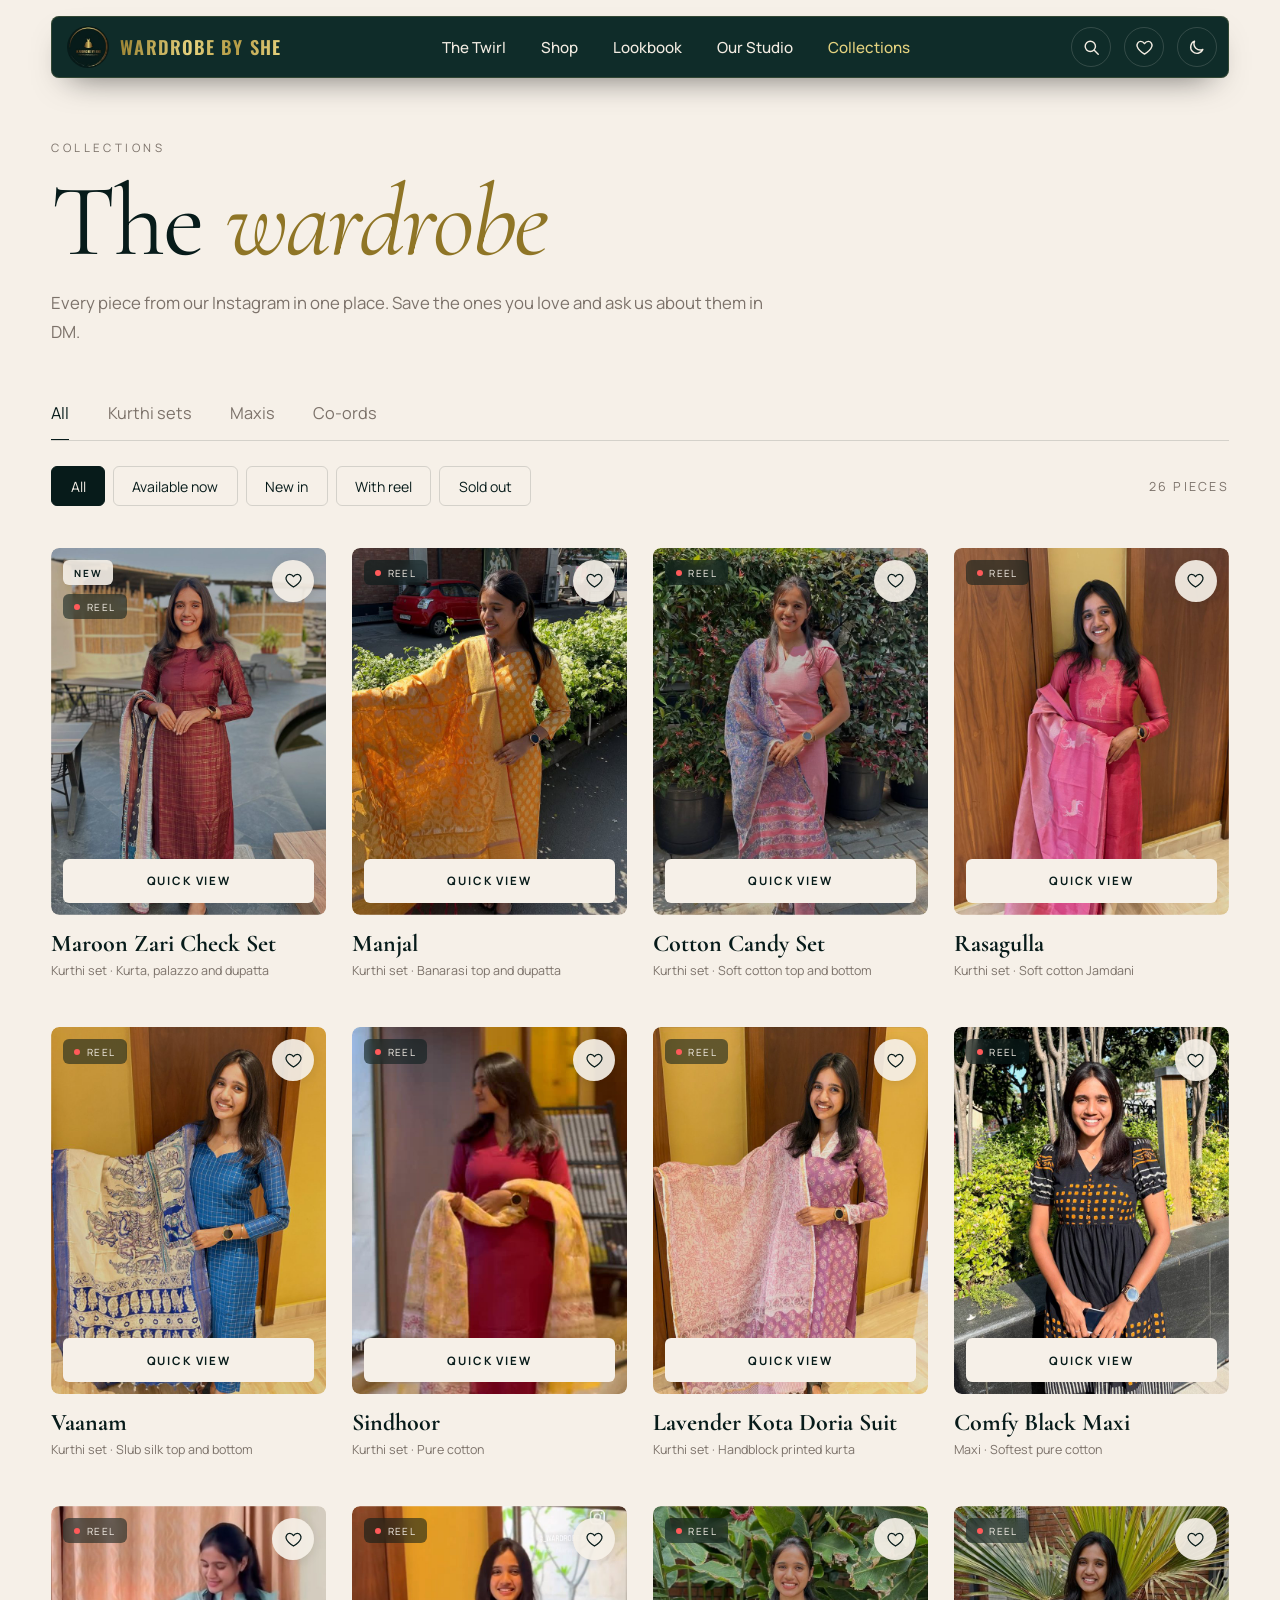
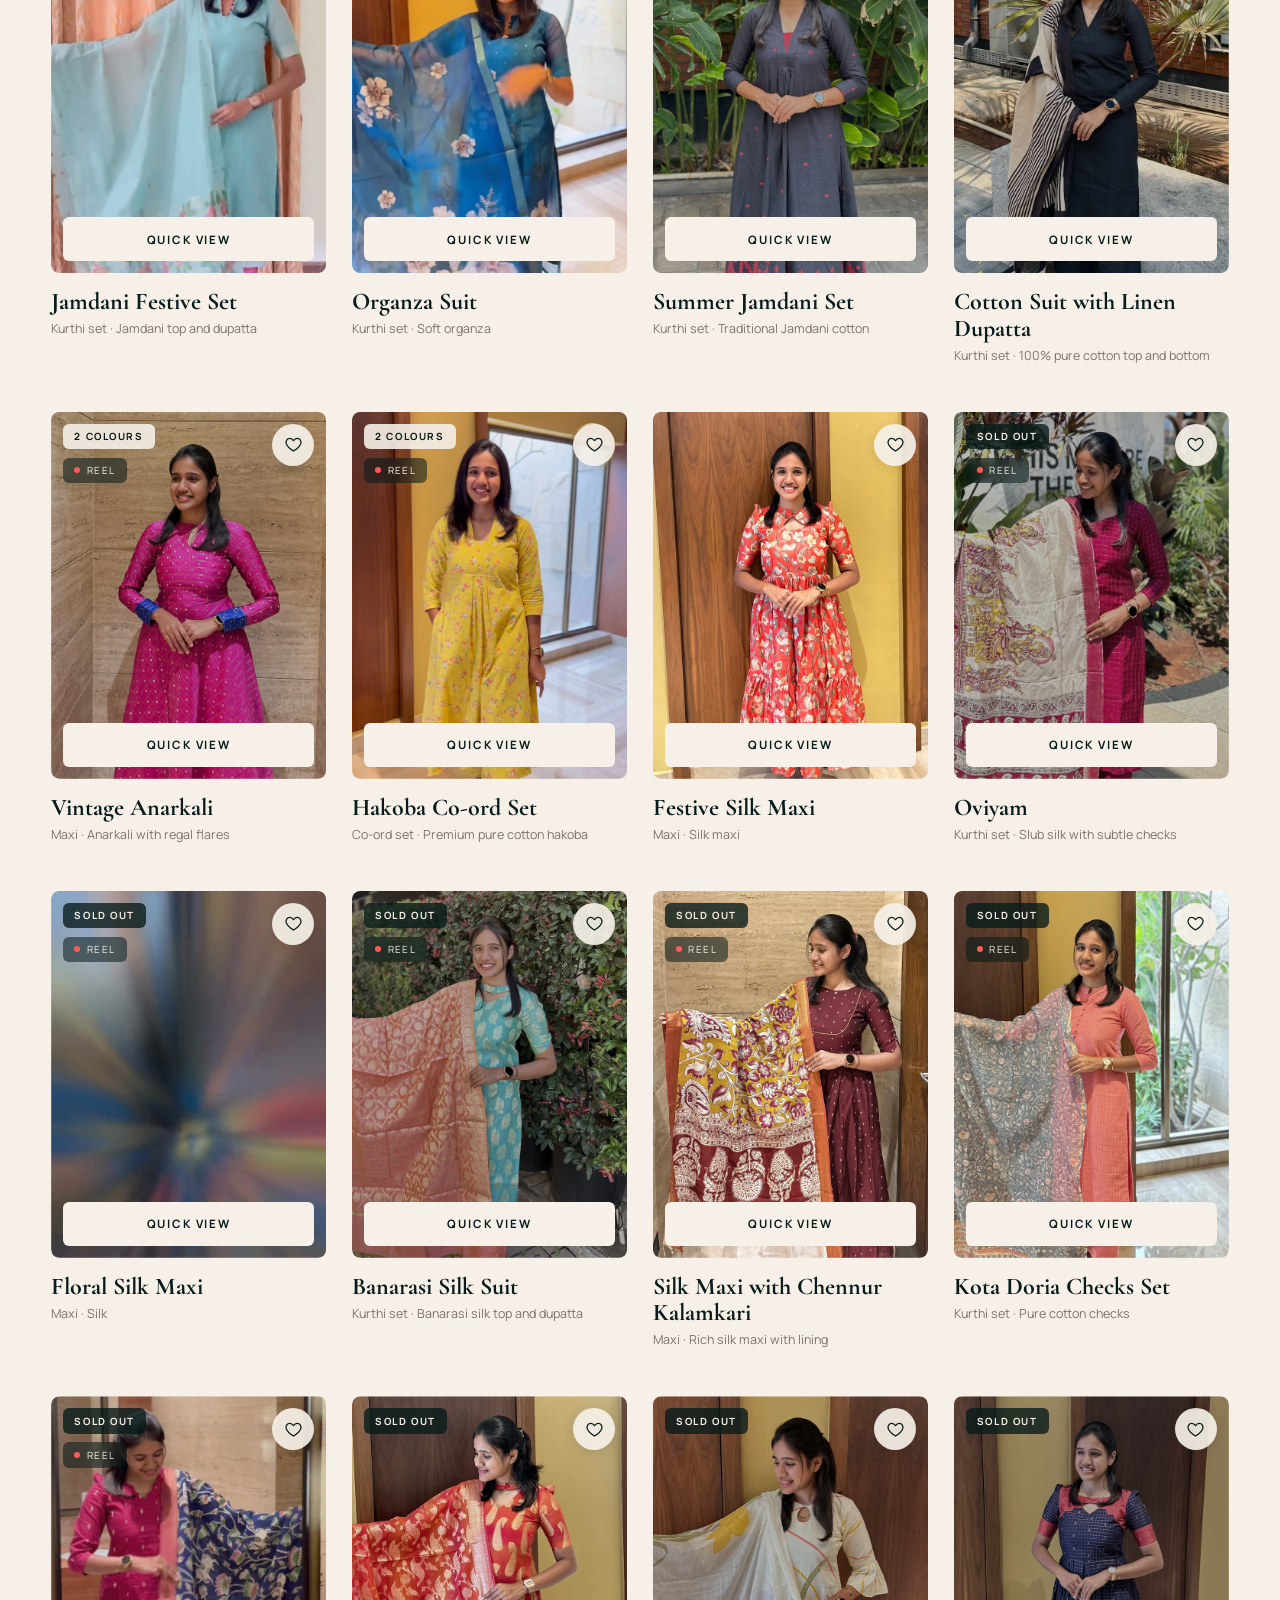
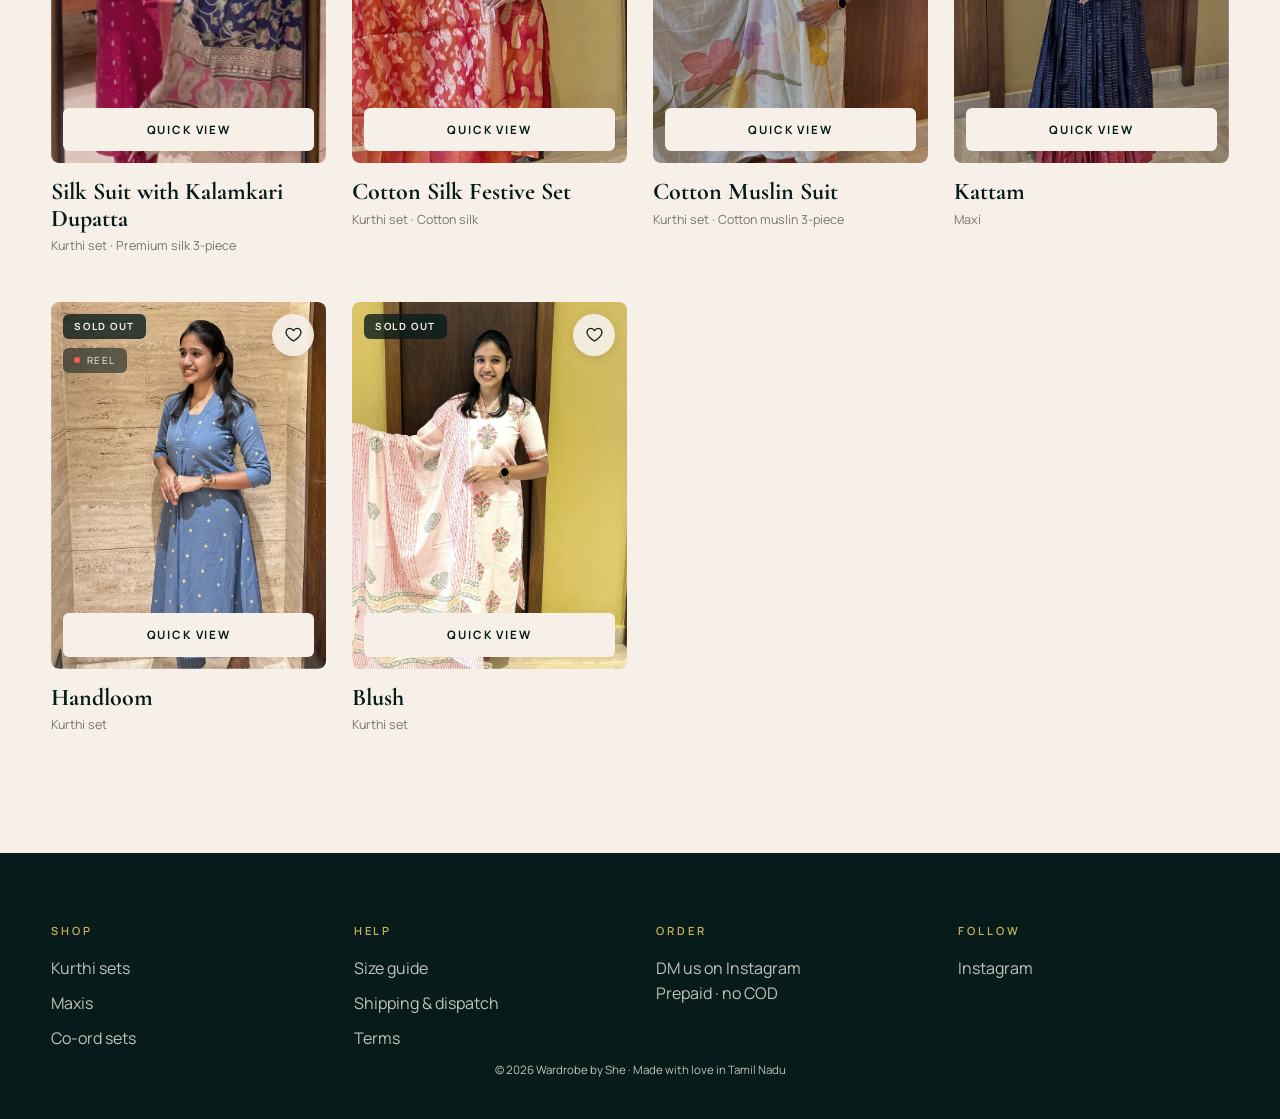
==== collections.html @ 4b2c3520 "Align the nine looks on the eye line with camera-facing photos only Each look now uses the photo whe" ====
<!doctype html>
<html lang="en">
<head>
  <meta charset="utf-8" />
  <meta name="viewport" content="width=device-width, initial-scale=1" />
  <title>Collections — Wardrobe by She</title>
  <meta name="description" content="Browse every kurthi set, maxi and co-ord from Wardrobe by She. Search, save your favourites and enquire on Instagram." />
  <meta name="theme-color" content="#071b1a" />
  <link rel="icon" type="image/png" href="assets/favicon.png" />
  <link rel="apple-touch-icon" href="assets/logo.jpg" />
  <meta property="og:type" content="website" />
  <meta property="og:title" content="Collections — Wardrobe by She" />
  <meta property="og:description" content="Kurthi sets, maxis &amp; co-ords for the desi girl. Made with love in Tamil Nadu." />
  <meta property="og:image" content="https://wardrobebyshe.route34solutions.com/assets/logo.jpg" />
  <link rel="canonical" href="https://wardrobebyshe.route34solutions.com/collections" />
  <script>try { if (localStorage.getItem("wbs-theme") === "dark") document.documentElement.dataset.theme = "dark"; } catch (e) {}</script>
  <link rel="preconnect" href="https://fonts.googleapis.com" />
  <link rel="preconnect" href="https://fonts.gstatic.com" crossorigin />
  <link href="https://fonts.googleapis.com/css2?family=Cormorant+Garamond:ital,wght@0,400;0,500;0,600;1,400;1,500&family=Manrope:wght@300;400;500;600;700&family=Oswald:wght@500;600&display=swap" rel="stylesheet" />
  <link rel="stylesheet" href="styles.css?v=28" />
</head>
<body class="page-col">

  <header class="nav" id="nav">
    <a href="index.html" class="nav__logo" aria-label="Wardrobe by She — home"><img src="assets/logo.jpg" alt="" /><span class="wordmark">Wardrobe by She</span></a>
    <nav class="nav__links">
      <a href="index.html#twirl">The Twirl</a>
      <a href="index.html#shop">Shop</a>
      <a href="index.html#lookbook">Lookbook</a>
      <a href="index.html#studio">Our Studio</a>
      <a href="collections.html" aria-current="page">Collections</a>
    </nav>
    <div class="nav__actions">
      <button class="theme-toggle nav__ico" id="searchOpen" type="button" aria-label="Search the collection"><svg viewBox="0 0 24 24" aria-hidden="true"><circle cx="10.5" cy="10.5" r="6.5" /><path d="m15.5 15.5 5 5" /></svg></button>
      <button class="theme-toggle nav__ico" id="favOpen" type="button" aria-label="Favourites"><svg viewBox="0 0 24 24" aria-hidden="true"><path d="M12 20.3s-7.6-4.6-9.2-9.4C1.7 7.6 3.9 4.3 7.3 4.3c2 0 3.6 1.1 4.7 2.8 1.1-1.7 2.7-2.8 4.7-2.8 3.4 0 5.6 3.3 4.5 6.6-1.6 4.8-9.2 9.4-9.2 9.4z" /></svg><b data-fav-count hidden>0</b></button>
      <button class="theme-toggle" id="themeToggle" type="button" aria-label="Switch to dark mode">
        <svg class="i-moon" viewBox="0 0 24 24"><path d="M20 14.5A8 8 0 0 1 9.5 4a8 8 0 1 0 10.5 10.5Z" /></svg>
        <svg class="i-sun" viewBox="0 0 24 24"><circle cx="12" cy="12" r="4" /><path d="M12 2v2M12 20v2M4.9 4.9l1.4 1.4M17.7 17.7l1.4 1.4M2 12h2M20 12h2M4.9 19.1l1.4-1.4M17.7 6.3l1.4-1.4" /></svg>
      </button>
    </div>
  </header>

  <main class="col">
    <div class="col__head">
      <p class="eyebrow">Collections</p>
      <h1 class="title" id="colTitle">The <em>wardrobe</em></h1>
      <p class="col__line" id="colLine">Every set we make, in one place. Save the ones you love and ask us about them on Instagram.</p>
    </div>

    <div class="col__tabs" id="colTabs" role="tablist">
      <button role="tab" data-cat="all" aria-selected="true">All</button>
      <button role="tab" data-cat="kurthi" aria-selected="false">Kurthi sets</button>
      <button role="tab" data-cat="maxi" aria-selected="false">Maxis</button>
      <button role="tab" data-cat="coord" aria-selected="false">Co-ords</button>
    </div>

    <div class="col__bar">
      <div class="col__pills" id="colPills">
        <button class="col__pill is-active" data-pill="all">All</button>
        <button class="col__pill" data-pill="available">Available now</button>
        <button class="col__pill" data-pill="new">New in</button>
        <button class="col__pill" data-pill="video">With reel</button>
        <button class="col__pill" data-pill="sold">Sold out</button>
      </div>
      <p class="col__count" id="colCount"></p>
    </div>

    <div class="grid col__grid" id="colGrid"></div>
    <p class="col__empty" id="colEmpty" hidden>Nothing here yet. Try another filter, or <button type="button" id="colReset">see everything</button>.</p>
  </main>

  <footer class="footer footer--slim">
    <div class="footer__cols">
      <div><h4>Shop</h4><a href="collections.html#kurthi">Kurthi sets</a><a href="collections.html#maxi">Maxis</a><a href="collections.html#coord">Co-ord sets</a></div>
      <div><h4>Help</h4><a href="index.html#size">Size guide</a><a href="index.html#terms">Shipping &amp; dispatch</a><a href="index.html#terms">Terms</a></div>
      <div><h4>Order</h4><p>DM us on Instagram<br />Prepaid · no COD</p></div>
      <div><h4>Follow</h4><a href="https://www.instagram.com/_wardrobe.by.she_/" target="_blank" rel="noopener">Instagram</a></div>
    </div>
    <p class="footer__copy">© 2026 Wardrobe by She · Made with love in Tamil Nadu</p>
  </footer>

  <div class="srch" id="srch" aria-hidden="true">
    <div class="srch__bg" data-srch-close></div>
    <div class="srch__panel" role="dialog" aria-label="Search the collection">
      <div class="srch__bar">
        <svg viewBox="0 0 24 24" aria-hidden="true"><circle cx="10.5" cy="10.5" r="6.5" /><path d="m15.5 15.5 5 5" /></svg>
        <input id="srchIn" type="search" placeholder="Search by name, fabric or style…" autocomplete="off" aria-label="Search the collection" />
        <button class="srch__x" type="button" data-srch-close aria-label="Close search">✕</button>
      </div>
      <p class="srch__hint" id="srchHint">Try “cotton”, “silk”, “kota doria” or “kalamkari”.</p>
      <ul class="srch__list" id="srchList"></ul>
    </div>
  </div>

  <aside class="bag favd" id="favd" aria-hidden="true">
    <div class="bag__bg" data-fav-close></div>
    <div class="bag__panel">
      <div class="bag__head"><h3>Favourites</h3><button class="bag__close" data-fav-close aria-label="Close">✕</button></div>
      <ul class="bag__items" id="favItems"></ul>
      <div class="bag__foot">
        <button class="btn btn--gold btn--block" id="favEnquire"><span>Enquire on Instagram</span></button>
        <p class="bag__note">We copy your list — paste it in our DM and we’ll reply with price, sizes and availability.</p>
      </div>
    </div>
  </aside>

  <div class="qv pv" id="pv" aria-hidden="true">
    <div class="qv__bg" data-pv-close></div>
    <div class="qv__panel" role="dialog" aria-labelledby="pvName">
      <div class="qv__media pv__media" id="pvMedia"></div>
      <div class="qv__info">
        <button class="qv__close" data-pv-close aria-label="Close">✕</button>
        <p class="eyebrow" id="pvCat"></p>
        <h3 class="qv__name" id="pvName"></h3>
        <div id="pvThumbs"></div>
        <div class="qv__body" id="pvBody"></div>
        <div class="qv__actions">
          <button class="btn btn--dark" id="pvEnquire"><span>Enquire on Instagram</span></button>
          <button class="fav-btn" id="pvFav" type="button" aria-pressed="false" aria-label="Save to favourites"><svg viewBox="0 0 24 24" aria-hidden="true"><path d="M12 20.3s-7.6-4.6-9.2-9.4C1.7 7.6 3.9 4.3 7.3 4.3c2 0 3.6 1.1 4.7 2.8 1.1-1.7 2.7-2.8 4.7-2.8 3.4 0 5.6 3.3 4.5 6.6-1.6 4.8-9.2 9.4-9.2 9.4z" /></svg></button>
        </div>
      </div>
    </div>
  </div>

  <div class="toast" id="toast"></div>

  <script src="data.js?v=28"></script>
  <script src="collections.js?v=28"></script>
</body>
</html>
---- styles.css ----
:root {
  --ink: #071b1a;
  --ink-2: #0f2a28;
  --cream: #f6f0e8;
  --sand: #ece1d3;
  --blush: #f2d4d6;
  --rose: #8f7526;
  --gold: #c9b05a;
  --gold-2: #e4d27f;
  --gold-grad: linear-gradient(100deg, #9c8433 0%, #e6d27e 45%, #b39a44 70%, #e6d27e 100%);
  --brand: "Oswald", "Arial Narrow", sans-serif;
  --bg: var(--cream);
  --bg-2: var(--sand);
  --fg: var(--ink);
  --line: rgba(7, 27, 26, .14);
  --pill: #fffdf9;
  --muted: #7c726a;
  --serif: "Cormorant Garamond", Georgia, serif;
  --sans: "Manrope", system-ui, sans-serif;
  --ease: cubic-bezier(.77, 0, .175, 1);
  --out: cubic-bezier(.16, 1, .3, 1);
  --gutter: clamp(16px, 4vw, 56px);
}

* { box-sizing: border-box; margin: 0; padding: 0; }
html { -webkit-text-size-adjust: 100%; }
html.lenis, html.lenis body { height: auto; }
.lenis.lenis-smooth { scroll-behavior: auto !important; }
body { font-family: var(--sans); background: var(--bg); color: var(--fg); overflow-x: hidden; -webkit-font-smoothing: antialiased; }
body.is-loading { overflow: hidden; }
a { color: inherit; text-decoration: none; }
button { font: inherit; color: inherit; background: none; border: 0; cursor: pointer; }
em { font-style: italic; }
img, video, svg { display: block; }
video { object-fit: cover; width: 100%; height: 100%; }

.eyebrow { font-size: .72rem; letter-spacing: .3em; text-transform: uppercase; color: var(--muted); margin-bottom: 1.1rem; }
.eyebrow--gold { color: var(--gold); }
.title { font-family: var(--serif); font-weight: 400; font-size: clamp(2.8rem, 7.5vw, 6.5rem); line-height: .95; letter-spacing: -.02em; }
.title em { color: var(--rose); }
.char { display: inline-block; will-change: transform; }
.word { display: inline-block; white-space: nowrap; }

.loader {
  position: fixed; inset: 0; z-index: 300;
  display: flex; flex-direction: column; align-items: center; justify-content: center; gap: 1.4rem;
  background: var(--ink); color: var(--cream);
}
.loader__mark { width: 140px; height: 140px; border-radius: 50%; }
.loader__word { font-size: clamp(1.8rem, 5vw, 3.4rem); overflow: hidden; line-height: 1.15; }
.loader__tag { font-size: .68rem; letter-spacing: .38em; text-transform: uppercase; color: var(--gold); opacity: .85; }

.wordmark {
  font-family: var(--brand); font-weight: 600; text-transform: uppercase; letter-spacing: .06em;
  background: var(--gold-grad); -webkit-background-clip: text; background-clip: text; color: transparent;
}
.wordmark .char { background: var(--gold-grad); background-size: 900% 100%; -webkit-background-clip: text; background-clip: text; color: transparent; }


.nav {
  position: fixed; top: 16px; left: var(--gutter); right: var(--gutter); z-index: 200;
  display: flex; align-items: center; justify-content: space-between; gap: 1.5rem;
  padding: 10px 12px 10px 16px; border-radius: 8px;
  background: #0f2c29; color: #f3ece2;
  box-shadow: 0 14px 34px -18px rgba(0, 0, 0, .7), inset 0 0 0 1px rgba(212, 191, 100, .18);
  transition: transform .6s var(--ease), background .4s, color .4s;
}
.nav.is-hidden { transform: translateY(calc(-100% - 24px)); }
.nav__logo { display: flex; align-items: center; gap: .7rem; }
.nav__logo img { width: 42px; height: 42px; border-radius: 50%; flex: none; }
.nav__logo .wordmark { font-size: 1.15rem; line-height: 1; }
.nav__links { display: flex; gap: 2.2rem; font-size: .95rem; font-weight: 500; }
.nav__links a:hover { color: var(--gold-2); }
.nav__actions { display: flex; align-items: center; gap: .8rem; }
.theme-toggle { position: relative; width: 40px; height: 40px; border-radius: 50%; border: 1px solid rgba(243, 236, 226, .16); display: grid; place-items: center; color: #f3ece2; }
.theme-toggle svg { position: absolute; width: 19px; height: 19px; fill: none; stroke: currentColor; stroke-width: 1.8; stroke-linecap: round; stroke-linejoin: round; transition: opacity .35s, transform .45s var(--ease); }
.theme-toggle .i-sun { opacity: 0; transform: rotate(-90deg) scale(.6); }
:root[data-theme="dark"] .theme-toggle .i-sun { opacity: 1; transform: none; }
:root[data-theme="dark"] .theme-toggle .i-moon { opacity: 0; transform: rotate(90deg) scale(.6); }
.nav__bag { display: flex; align-items: center; gap: .6rem; padding: .75rem 1.3rem; border-radius: 6px; background: var(--gold); color: var(--ink); font-size: .95rem; font-weight: 600; }
.nav__bag:hover { background: var(--gold-2); }
.nav__bag b { display: inline-grid; place-items: center; min-width: 21px; height: 21px; padding: 0 6px; border-radius: 6px; background: var(--ink); color: var(--gold-2); font-size: .68rem; }
.nav__bag b.bump { animation: bump .55s var(--out); }
@keyframes bump { 40% { transform: scale(1.7); } }

.btn {
  position: relative; display: inline-flex; align-items: center; justify-content: center;
  padding: 1.05rem 2.1rem; border-radius: 6px; overflow: hidden; isolation: isolate;
  font-size: .78rem; font-weight: 700; letter-spacing: .16em; text-transform: uppercase;
}
.btn--gold { background: var(--gold); color: var(--ink); }
.btn--gold:hover { background: var(--gold-2); }
.btn--dark { background: var(--fg); color: var(--bg); }
.btn--dark:hover { background: var(--rose); }
.btn--block { width: 100%; }

.hero { position: relative; height: 100svh; min-height: 560px; background: var(--ink); overflow: hidden; color: var(--cream); }
.hero__reels { position: absolute; inset: 0; display: flex; align-items: center; justify-content: flex-end; gap: 1.4vw; padding-right: var(--gutter); }
.reel { position: relative; overflow: hidden; border-radius: 8px; background: var(--ink-2); flex: none; }
.reel--main { height: calc(100vh - 130px); aspect-ratio: 9 / 16; margin-top: 70px; }
.reel--side { height: 62vh; aspect-ratio: 9 / 16; opacity: .85; }
.reel--side:first-child { margin-top: 18vh; }
.reel--side:last-child { margin-top: -6vh; }
.reel video { position: absolute; inset: 0; transform: scale(1.12); transition: opacity 1.1s ease-in-out; }
.reel video.is-back { opacity: 0; }
.hero__shade { position: absolute; inset: 0; background: linear-gradient(90deg, rgba(7, 27, 26, .92) 0%, rgba(7, 27, 26, .55) 42%, rgba(7, 27, 26, 0) 70%); pointer-events: none; }
.hero__copy { position: absolute; left: var(--gutter); top: 100px; bottom: 7vh; z-index: 2; max-width: 46rem; display: flex; flex-direction: column; justify-content: flex-end; }
.hero__eyebrow { overflow: hidden; font-size: .72rem; letter-spacing: .32em; text-transform: uppercase; color: var(--gold); margin-bottom: min(1.4rem, 2vh); }
.hero__eyebrow span { display: inline-block; }
.hero__title { font-family: var(--serif); font-weight: 400; font-size: clamp(3rem, min(11.5vw, 15vh), 11rem); line-height: .84; letter-spacing: -.035em; margin-bottom: min(2rem, 3vh); }
.hero__title .ln { display: block; overflow: hidden; padding: 0 .04em .06em 0; }
.hero__title .ln > * { display: inline-block; }
.hero__title em { color: var(--gold-2); padding-left: .6em; }
.hero__sub { max-width: 25rem; line-height: 1.7; color: rgba(246, 240, 232, .75); margin-bottom: min(2.2rem, 3.5vh); }
.hero__copy .btn { align-self: flex-start; }
.hero__scroll { position: absolute; right: var(--gutter); bottom: 4vh; z-index: 2; display: none; }

.usp { display: grid; grid-template-columns: repeat(4, minmax(0, 1fr)); background: var(--bg); border-bottom: 1px solid var(--line); }
.usp__item { display: flex; align-items: center; gap: 1rem; padding: 2rem clamp(1rem, 2.5vw, 2.4rem); border-right: 1px solid var(--line); }
.usp__item:last-child { border-right: 0; }
.usp svg { flex: none; width: 46px; height: 46px; padding: 11px; border-radius: 50%; background: var(--ink); fill: none; stroke: var(--gold-2); stroke-width: 1.6; stroke-linecap: round; stroke-linejoin: round; }
.usp h3 { font-family: var(--serif); font-weight: 600; font-size: 1.25rem; line-height: 1.1; }
.usp p { margin-top: .2rem; font-size: .8rem; color: var(--muted); }

.twirl { position: relative; background: var(--bg-2); }
.twirl__stage { position: relative; height: 100vh; overflow: hidden; display: grid; place-items: center; }
.twirl__bg {
  position: absolute; top: 50%; left: 50%; transform: translate(-50%, -50%);
  font-family: var(--serif); font-style: italic; font-weight: 400; font-size: 34vw; line-height: 1;
  color: transparent; -webkit-text-stroke: 1px var(--line); white-space: nowrap; pointer-events: none;
}
.twirl__frame { position: relative; z-index: 1; height: 84vh; aspect-ratio: 9 / 16; border-radius: 8px; overflow: hidden; background: var(--ink-2); box-shadow: 0 40px 80px -30px rgba(7, 27, 26, .5); }
.twirl__notes { position: absolute; inset: 0; z-index: 2; pointer-events: none; }
.note { position: absolute; max-width: 17rem; font-family: var(--serif); font-size: clamp(1.3rem, 2vw, 1.9rem); line-height: 1.2; opacity: 0; }
.note span { display: block; font-family: var(--sans); font-size: .7rem; letter-spacing: .25em; color: var(--rose); margin-bottom: .5rem; }
.note--1 { left: 8vw; top: 22vh; }
.note--2 { right: 8vw; top: 42vh; text-align: right; }
.note--3 { left: 10vw; bottom: 16vh; }
.twirl__progress { position: absolute; left: 50%; bottom: 3.5vh; z-index: 2; width: 160px; height: 2px; margin-left: -80px; background: rgba(7, 27, 26, .12); }
.twirl__progress i { display: block; width: 100%; height: 100%; background: var(--rose); transform: scaleX(0); transform-origin: left; }
.twirl__hint { position: absolute; left: 50%; bottom: 5.5vh; transform: translateX(-50%); z-index: 2; font-size: .65rem; letter-spacing: .3em; text-transform: uppercase; color: var(--muted); }

.shop { padding: 130px var(--gutter) 110px; }
.shop__head { display: flex; justify-content: space-between; align-items: flex-end; flex-wrap: wrap; gap: 2rem; margin-bottom: 3.5rem; }
.filters { position: relative; display: flex; gap: .25rem; padding: .3rem; border: 1px solid var(--line); border-radius: 6px; }
.filter { position: relative; z-index: 1; padding: .6rem 1.15rem; border-radius: 6px; font-size: .74rem; letter-spacing: .12em; text-transform: uppercase; }
.filter.is-active { color: var(--bg); }
.filters__pill { position: absolute; top: 0; left: 0; border-radius: 6px; background: var(--fg); transition: transform .55s var(--ease), width .55s var(--ease); }

.grid { display: grid; grid-template-columns: repeat(4, minmax(0, 1fr)); gap: 3rem 1.6rem; }
@media (max-width: 1100px) { .grid { grid-template-columns: repeat(2, minmax(0, 1fr)); gap: 2.2rem 1rem; } }
.card.is-hidden { display: none; }
.card__media { position: relative; aspect-ratio: 3 / 4; border-radius: 8px; overflow: hidden; background: var(--bg-2); clip-path: inset(0 0 0 0 round 8px); }
.card__media img, .card__media video { position: absolute; inset: 0; width: 100%; height: 100%; object-fit: cover; object-position: 50% 0; }
.card__img { transform-origin: var(--zx, 50%) var(--zy, 35%); transition: transform .9s var(--out), transform-origin .35s var(--out), opacity .6s var(--out); }
.card__img--alt { opacity: 0; transform: scale(1.15); }
@media (hover: hover) {
  .card__media { cursor: zoom-in; }
  .card__media:hover .card__img { transform: scale(1.08); }
  .card__media:hover .card__img--alt { opacity: 1; transform: scale(1.6); }
  .card__media:not(:has(.card__img--alt)):hover .card__img { transform: scale(1.6); }
}
.card__tag { position: absolute; top: 12px; left: 12px; z-index: 2; padding: .35rem .7rem; border-radius: 6px; background: rgba(246, 240, 232, .9); font-size: .62rem; font-weight: 700; letter-spacing: .16em; text-transform: uppercase; }
.card__live { position: absolute; top: 12px; right: 12px; z-index: 2; display: flex; align-items: center; gap: .4rem; padding: .35rem .7rem; border-radius: 6px; background: rgba(7, 27, 26, .55); color: var(--cream); font-size: .62rem; letter-spacing: .14em; text-transform: uppercase; backdrop-filter: blur(6px); }
.card__live::before { content: ""; width: 6px; height: 6px; border-radius: 50%; background: #ff5a5a; animation: pulse 1.4s infinite; }
@keyframes pulse { 50% { opacity: .2; } }
.card__quick {
  position: absolute; left: 12px; right: 12px; bottom: 12px; z-index: 2;
  padding: .9rem; border-radius: 6px; background: var(--cream); color: var(--ink);
  font-size: .72rem; font-weight: 700; letter-spacing: .16em; text-transform: uppercase;
}
.card__quick:hover { background: var(--ink); color: var(--cream); }
.card__info { display: flex; justify-content: space-between; gap: 1rem; margin-top: 1rem; }
.card__name { font-family: var(--serif); font-size: 1.5rem; line-height: 1.1; }
.card__meta { margin-top: .3rem; font-size: .78rem; color: var(--muted); }
.card__price { font-weight: 600; white-space: nowrap; }

.lookbook { background: var(--ink); color: var(--cream); }
.lookbook .title em { color: var(--gold-2); }
.lookbook__pin { padding: 110px 0 90px; overflow: hidden; }
.lookbook__head { padding: 0 var(--gutter); margin-bottom: 2.4rem; }
.lookbook__carousel { position: relative; width: 100%; height: clamp(420px, 46vw, 660px); }
.lookbook__hint { margin-top: 1.5rem; text-align: center; font-size: .68rem; letter-spacing: .28em; text-transform: uppercase; opacity: .5; }
.pw { overflow: hidden; perspective: 1700px; perspective-origin: 50% 40%; touch-action: pan-y; cursor: grab; user-select: none; -webkit-user-select: none; }
.pw.is-dragging { cursor: grabbing; }
.pw__ring { position: absolute; left: 50%; top: 38%; transform-style: preserve-3d; }
.pw__card { position: absolute; left: 0; top: 0; width: var(--cw); height: var(--ch); margin: calc(var(--ch) / -2) 0 0 calc(var(--cw) / -2); }
.pw__card img { width: 100%; height: 100%; object-fit: cover; border-radius: 6px; pointer-events: none; box-shadow: 0 30px 50px -30px rgba(0, 0, 0, .7); }
.pw__card figcaption { position: absolute; left: -25%; right: -25%; top: calc(100% + 12px); text-align: center; font-family: var(--serif); font-style: italic; font-size: clamp(1rem, 1.4vw, 1.3rem); color: var(--cream); transition: opacity .3s; pointer-events: none; }

.feel { padding: 130px var(--gutter) 110px; }
.feel__head { margin-bottom: 2.4rem; }
.feel__row { --fh: clamp(420px, 64vh, 620px); display: flex; gap: 8px; height: var(--fh); }
.feel__panel { position: relative; flex: 1 1 0; min-width: 0; padding: 0; border: 0; border-radius: 6px; overflow: hidden; background: var(--bg-2); cursor: pointer; transition: flex .8s var(--ease); }
.feel__panel.is-open { flex: 0 0 calc(var(--fh) * .75); }
.feel__panel:focus-visible { outline: 2px solid var(--gold); outline-offset: 3px; }
.feel__panel img { position: absolute; inset: 0; width: 100%; height: 100%; object-fit: cover; object-position: 50% 20%; pointer-events: none; }
.feel__panel::after { content: ""; position: absolute; inset: 55% 0 0; background: linear-gradient(transparent, rgba(7, 27, 26, .75)); opacity: 0; transition: opacity .5s; }
.feel__panel.is-open::after { opacity: 1; }
.feel__label { position: absolute; left: 1.4rem; bottom: 1.3rem; z-index: 1; display: grid; gap: .25rem; padding-left: .8rem; border-left: 3px solid var(--gold); text-align: left; font-family: var(--serif); font-size: 1.7rem; line-height: 1.1; color: var(--cream); white-space: nowrap; opacity: 0; translate: 0 10px; transition: opacity .3s, translate .5s var(--ease); }
.feel__label small { font-family: var(--sans); font-size: .66rem; letter-spacing: .22em; text-transform: uppercase; color: var(--gold-2); }
.feel__panel.is-open .feel__label { opacity: 1; translate: 0 0; transition-delay: .3s; }

.studio { position: relative; background: var(--ink); color: var(--cream); }
.studio__grid { display: grid; grid-template-columns: minmax(0, 0.85fr) minmax(0, 1fr); gap: clamp(2rem, 6vw, 6rem); align-items: center; padding: 130px var(--gutter) 90px; }
.studio__media { position: relative; aspect-ratio: 4 / 5; border-radius: 8px; overflow: hidden; background: var(--ink-2); }
.studio__badge { position: absolute; left: 16px; bottom: 16px; padding: .45rem .9rem; border-radius: 6px; background: rgba(7, 27, 26, .7); color: var(--gold-2); font-size: .66rem; letter-spacing: .2em; text-transform: uppercase; backdrop-filter: blur(6px); -webkit-backdrop-filter: blur(6px); }
.studio__title { font-family: var(--serif); font-weight: 400; font-size: clamp(2.8rem, 6vw, 5.5rem); line-height: .95; margin-bottom: 1.4rem; }
.studio__title em { color: var(--gold-2); }
.studio__sub { max-width: 32rem; line-height: 1.75; color: rgba(246, 240, 232, .75); margin-bottom: 2.6rem; }
.steps { list-style: none; display: grid; gap: 0; border-top: 1px solid rgba(232, 200, 120, .18); }
.step { display: grid; grid-template-columns: 3.2rem 1fr; gap: 1rem; padding: 1.3rem 0; border-bottom: 1px solid rgba(232, 200, 120, .18); }
.step b { font-family: var(--brand); font-weight: 500; font-size: .9rem; letter-spacing: .1em; color: var(--gold); padding-top: .2rem; }
.step h3 { font-family: var(--serif); font-weight: 500; font-size: 1.45rem; margin-bottom: .25rem; }
.step p { font-size: .9rem; line-height: 1.6; color: rgba(246, 240, 232, .65); }
.stats { display: grid; grid-template-columns: repeat(3, 1fr); gap: 2rem; padding: 70px var(--gutter) 110px; border-top: 1px solid rgba(255, 255, 255, .08); }
.stat b { display: block; font-family: var(--serif); font-weight: 400; font-size: clamp(3rem, 7vw, 6rem); line-height: 1; color: var(--gold); }
.stat span { display: block; margin-top: .6rem; font-size: .75rem; letter-spacing: .16em; text-transform: uppercase; opacity: .65; }

.insta { padding: 130px 0 40px; overflow: hidden; }
.insta__head { display: flex; justify-content: space-between; align-items: flex-end; flex-wrap: wrap; gap: 2rem; margin-bottom: 2rem; padding: 0 var(--gutter); }
.insta__head .title { font-size: clamp(2.4rem, 6vw, 5rem); }
.wall { display: flex; gap: 14px; height: clamp(560px, 92vh, 960px); padding: 0 14px; overflow: hidden; -webkit-mask-image: linear-gradient(transparent, #000 10%, #000 90%, transparent); mask-image: linear-gradient(transparent, #000 10%, #000 90%, transparent); }
.wall__col { flex: 1 1 0; min-width: 0; }
.wall__track { display: flex; flex-direction: column; gap: 14px; animation: wallDrift var(--dur) linear infinite; animation-play-state: paused; will-change: transform; }
.wall__track.is-down { animation-direction: reverse; }
.wall.is-live .wall__track { animation-play-state: running; }
@media (hover: hover) { .wall.is-live .wall__col:hover .wall__track { animation-play-state: paused; } }
.wall__set { display: flex; flex-direction: column; gap: 14px; }
@keyframes wallDrift { to { transform: translateY(calc(-50% - 7px)); } }
.wall__tile { position: relative; display: block; width: 100%; aspect-ratio: 3 / 4; padding: 0; border: 0; border-radius: 8px; overflow: hidden; background: var(--bg-2); cursor: pointer; }
.wall__tile--reel { aspect-ratio: 9 / 16; }
.wall__tile img, .wall__tile video { display: block; width: 100%; height: 100%; object-fit: cover; object-position: 50% 25%; transition: transform .9s var(--out); }
.wall__tile:hover img, .wall__tile:hover video { transform: scale(1.05); }
.wall__tile:focus-visible { outline: 2px solid var(--gold); outline-offset: 3px; }
.wall__badge { position: absolute; left: 10px; top: 10px; padding: .32rem .65rem; border-radius: 6px; background: rgba(7, 27, 26, .62); color: var(--cream); font-size: .6rem; font-weight: 600; letter-spacing: .18em; text-transform: uppercase; backdrop-filter: blur(6px); -webkit-backdrop-filter: blur(6px); }
.wall__name { position: absolute; left: 0; right: 0; bottom: 0; padding: 2.2rem .9rem .8rem; text-align: left; font-family: var(--serif); font-size: 1.1rem; color: var(--cream); background: linear-gradient(transparent, rgba(7, 27, 26, .7)); opacity: 0; transition: opacity .4s; }
.wall__tile:hover .wall__name, .wall__tile:focus-visible .wall__name { opacity: 1; }

.footer { background: var(--ink); color: var(--cream); padding: 90px var(--gutter) 30px; overflow: hidden; }
.footer__cols { display: grid; grid-template-columns: repeat(4, 1fr); gap: 2rem; }
.footer h4 { font-size: .7rem; letter-spacing: .26em; text-transform: uppercase; color: var(--gold); font-weight: 600; margin-bottom: 1.1rem; }
.footer a, .footer p { display: block; margin-bottom: .6rem; line-height: 1.6; opacity: .78; }
.footer a:hover { opacity: 1; }
.footer__brand { display: flex; flex-direction: column; align-items: center; gap: 1.2rem; margin: 4.5rem 0 2.4rem; }
.footer__mark { width: 110px; height: 110px; border-radius: 50%; }
.footer__mega { font-size: clamp(2.6rem, 9.5vw, 9rem); line-height: 1; white-space: nowrap; text-align: center; }
.footer__tag { font-size: .7rem; letter-spacing: .4em; text-transform: uppercase; color: var(--gold); opacity: .85; margin: 0; }
.footer__copy { text-align: center; font-size: .72rem; opacity: .55; }

.qv { position: fixed; inset: 0; z-index: 220; display: grid; place-items: center; pointer-events: none; visibility: hidden; }
.qv.is-open { pointer-events: auto; visibility: visible; }
.qv__bg { position: absolute; inset: 0; background: rgba(7, 27, 26, .7); backdrop-filter: blur(8px); -webkit-backdrop-filter: blur(8px); opacity: 0; }
.qv__panel { position: relative; display: grid; grid-template-columns: auto 1fr; width: min(1000px, 94vw); max-height: 92vh; background: var(--bg); border-radius: 8px; overflow: hidden; }
.qv__media { position: relative; width: min(44vw, 520px); min-height: min(84vh, 700px); overflow: hidden; background: var(--sand); }
.qv__media img, .qv__media video { position: absolute; inset: 0; width: 100%; height: 100%; object-fit: cover; }
.qv__info { position: relative; padding: 3rem 2.4rem; display: flex; flex-direction: column; overflow-y: auto; }
.qv__close { position: absolute; top: 14px; right: 14px; width: 40px; height: 40px; border-radius: 50%; }
.qv__close:hover { background: var(--bg-2); }
.qv__name { font-family: var(--serif); font-weight: 400; font-size: clamp(2.2rem, 4vw, 3.4rem); line-height: 1; margin-bottom: .8rem; }
.qv__price { font-size: 1.2rem; font-weight: 600; margin-bottom: 1.4rem; }
.qv__desc { line-height: 1.75; color: var(--muted); margin-bottom: 2rem; }
.qv__label { font-size: .7rem; letter-spacing: .22em; text-transform: uppercase; margin-bottom: .8rem; }
.sizes { display: flex; flex-wrap: wrap; gap: .5rem; margin-bottom: 2rem; }
.size { min-width: 48px; padding: .7rem .8rem; border: 1px solid var(--line); border-radius: 8px; font-size: .8rem; font-weight: 600; }
.size:hover { border-color: var(--fg); }
.size.is-active { background: var(--fg); color: var(--bg); border-color: var(--fg); }
.qv__info .btn { margin-top: auto; }

.bag { position: fixed; inset: 0; z-index: 230; pointer-events: none; }
.bag__bg { position: absolute; inset: 0; background: rgba(7, 27, 26, .5); opacity: 0; transition: opacity .5s; }
.bag__panel { position: absolute; top: 0; right: 0; bottom: 0; width: min(440px, 100%); display: flex; flex-direction: column; background: var(--bg); transform: translateX(100%); transition: transform .7s var(--ease); }
.bag.is-open { pointer-events: auto; }
.bag.is-open .bag__bg { opacity: 1; }
.bag.is-open .bag__panel { transform: none; }
.bag__head { display: flex; justify-content: space-between; align-items: center; padding: 1.5rem; border-bottom: 1px solid var(--line); }
.bag__head h3 { font-family: var(--serif); font-weight: 400; font-size: 2rem; }
.bag__close { width: 40px; height: 40px; border-radius: 50%; }
.bag__close:hover { background: var(--bg-2); }
.bag__items { flex: 1; overflow-y: auto; list-style: none; padding: .5rem 1.5rem; }
.bag__empty { padding: 3rem 0; text-align: center; font-family: var(--serif); font-size: 1.4rem; color: var(--muted); }
.line { display: grid; grid-template-columns: 70px 1fr auto; gap: 1rem; align-items: center; padding: 1rem 0; border-bottom: 1px solid var(--line); }
.line img { width: 70px; height: 92px; object-fit: cover; border-radius: 8px; }
.line__name { font-family: var(--serif); font-size: 1.2rem; }
.line__meta { font-size: .78rem; color: var(--muted); }
.line__qty { display: flex; align-items: center; gap: .7rem; margin-top: .35rem; font-size: .85rem; }
.line__qty button { width: 26px; height: 26px; border: 1px solid rgba(7, 27, 26, .2); border-radius: 50%; }
.line__price { font-weight: 600; }
.bag__foot { padding: 1.5rem; border-top: 1px solid var(--line); }
.bag__total { display: flex; justify-content: space-between; margin-bottom: 1rem; }
.bag__note { margin-top: .8rem; font-size: .75rem; color: var(--muted); text-align: center; }

.flyer { position: fixed; z-index: 240; pointer-events: none; border-radius: 8px; overflow: hidden; }
.flyer img { width: 100%; height: 100%; object-fit: cover; }

.toast { position: fixed; left: 50%; bottom: 24px; z-index: 260; padding: .9rem 1.4rem; border-radius: 6px; background: var(--ink); color: var(--cream); font-size: .85rem; transform: translate(-50%, calc(100% + 40px)); visibility: hidden; transition: transform .5s var(--out), visibility 0s .5s; }
.toast.is-show { transform: translate(-50%, 0); visibility: visible; transition: transform .5s var(--out); }

@media (max-width: 900px) {
  .nav { top: 10px; left: 10px; right: 10px; padding: 8px 8px 8px 10px; }
  .nav__logo .wordmark { font-size: 1rem; }
  .nav__bag { padding: .6rem 1rem; font-size: .85rem; }
  .theme-toggle { width: 36px; height: 36px; }
  .usp { grid-template-columns: repeat(2, minmax(0, 1fr)); }
  .usp__item { padding: 1.4rem 1rem; border-bottom: 1px solid var(--line); }
  .usp__item:nth-child(2n) { border-right: 0; }
  .studio__grid { grid-template-columns: 1fr; padding-top: 90px; }
  .studio__media { aspect-ratio: 4 / 5; max-height: 70vh; }
  .nav__links { display: none; }
  .hero__reels { justify-content: center; padding: 0; }
  .reel--side { display: none; }
  .reel--main { height: 100%; width: 100%; aspect-ratio: auto; border-radius: 0; margin-top: 0; }
  .hero__shade { background: linear-gradient(0deg, rgba(7, 27, 26, .92) 0%, rgba(7, 27, 26, .35) 55%, rgba(7, 27, 26, .2) 100%); }
  .hero__copy { right: var(--gutter); bottom: 6vh; }
  .twirl__frame { height: 72vh; }
  .note { font-size: 1.05rem; max-width: 10.5rem; background: var(--bg); padding: .7rem .8rem; border-radius: 8px; }
  .note--1 { left: 12px; top: 14vh; }
  .note--2 { right: 12px; top: 44vh; }
  .note--3 { left: 12px; bottom: 14vh; }
  .feel { padding: 90px var(--gutter) 80px; }
  .feel__row { --fh: 440px; gap: 4px; }
  .feel__panel.is-open { flex: 0 0 52%; }
  .feel__label { left: .8rem; right: .8rem; bottom: 1rem; font-size: 1.2rem; white-space: normal; }
  .wall { gap: 8px; padding: 0 8px; height: 640px; }
  .wall__track, .wall__set { gap: 8px; }
  @keyframes wallDrift { to { transform: translateY(calc(-50% - 4px)); } }
  .wall__badge { left: 6px; top: 6px; padding: .25rem .5rem; font-size: .5rem; }
  .footer__cols { grid-template-columns: repeat(2, 1fr); }
  .qv__panel { grid-template-columns: 1fr; overflow-y: auto; }
  .qv__media { width: 100%; min-height: 0; aspect-ratio: 3 / 4; }
  .qv__info { padding: 2rem 1.4rem; }
}
@media (max-width: 520px) {
  .stats { grid-template-columns: 1fr; text-align: center; }
  .footer__cols { grid-template-columns: 1fr; }
}
@media (prefers-reduced-motion: reduce) {
  *, *::before, *::after { animation-duration: .001ms !important; animation-iteration-count: 1 !important; transition-duration: .001ms !important; }
  .note { opacity: 1; }
}
@media (max-width: 600px) {
  .card__info { flex-direction: column; gap: .2rem; }
  .card__name { font-size: 1.15rem; }
  .card__quick { left: 8px; right: 8px; bottom: 8px; padding: .7rem; font-size: .6rem; }
  .card__tag, .card__live { top: 8px; font-size: .55rem; padding: .3rem .55rem; }
  .card__tag { left: 8px; }
  .card__live { right: 8px; }
}

:root[data-theme="dark"] {
  --bg: #0b2422;
  --bg-2: #0f2c29;
  --fg: #f3ece2;
  --muted: #a99f92;
  --line: rgba(243, 236, 226, .14);
  --pill: #0f2c29;
  --rose: #d4bf64;
}
:root[data-theme="dark"] .card__tag, :root[data-theme="dark"] .card__quick { background: #f3ece2; color: #071b1a; }
:root.theme-anim, :root.theme-anim * { transition: background-color .45s, color .45s, border-color .45s !important; }
.nav__ico b { position: absolute; top: -4px; right: -4px; display: grid; place-items: center; min-width: 18px; height: 18px; padding: 0 5px; border-radius: 6px; background: var(--gold); color: var(--ink); font-size: .62rem; font-weight: 700; }
.nav__ico b[hidden] { display: none; }
.nav__links a[aria-current="page"] { color: var(--gold-2); }

.fav-btn { display: grid; place-items: center; width: 54px; height: 54px; flex: none; border: 1px solid var(--line); border-radius: 50%; color: var(--fg); transition: transform .3s var(--out), background .3s, border-color .3s; }
.fav-btn:hover { transform: scale(1.06); border-color: var(--fg); }
.fav-btn svg { width: 22px; height: 22px; fill: none; stroke: currentColor; stroke-width: 1.6; stroke-linejoin: round; transition: fill .25s, stroke .25s; }
.fav-btn[aria-pressed="true"] svg { fill: var(--gold); stroke: var(--gold); }
.fav-btn[aria-pressed="true"] { animation: bump .5s var(--out); }
.fav-btn--card { position: absolute; top: 12px; right: 12px; z-index: 3; width: 42px; height: 42px; border: 0; background: rgba(246, 240, 232, .92); color: var(--ink); box-shadow: 0 2px 12px rgba(0, 0, 0, .1); }
.fav-btn--card svg { width: 19px; height: 19px; }
.qv__actions { display: flex; gap: .7rem; margin-top: auto; }
.qv__actions .btn { flex: 1; margin-top: 0; }

.info { padding: 130px var(--gutter) 40px; }
.info__grid { display: grid; grid-template-columns: minmax(0, 1.15fr) minmax(0, 1fr); gap: clamp(2.5rem, 6vw, 6rem); align-items: start; }
.info .title { font-size: clamp(2.6rem, 5.5vw, 4.6rem); margin-bottom: 2rem; }
.chart { overflow-x: auto; border: 1px solid var(--line); border-radius: 8px; }
.chart table { width: 100%; border-collapse: collapse; font-size: .95rem; text-align: center; }
.chart th, .chart td { padding: 1rem .8rem; border-bottom: 1px solid var(--line); }
.chart thead th { font-size: .66rem; font-weight: 600; letter-spacing: .2em; text-transform: uppercase; color: var(--muted); }
.chart tbody th { font-family: var(--serif); font-size: 1.3rem; font-weight: 500; }
.chart tbody tr:last-child > * { border-bottom: 0; }
.chart tbody tr:hover { background: var(--bg-2); }
.info__note { margin-top: 1rem; font-size: .82rem; color: var(--muted); }
.terms { list-style: none; border-top: 1px solid var(--line); }
.terms li { position: relative; padding: 1.15rem 0 1.15rem 2rem; border-bottom: 1px solid var(--line); line-height: 1.6; }
.terms li::before { content: ""; position: absolute; left: 0; top: 1.75rem; width: 10px; height: 10px; border-radius: 50%; background: var(--gold); }
@media (max-width: 900px) { .info__grid { grid-template-columns: minmax(0, 1fr); } .info { padding-top: 90px; } .chart th, .chart td { padding: .8rem .45rem; font-size: .85rem; } .chart thead th { font-size: .56rem; letter-spacing: .1em; } }

.page-col { padding-top: 140px; }
.col { padding: 0 var(--gutter) 120px; }
.col__head { max-width: 46rem; margin-bottom: 2.6rem; }
.col__head .title { font-size: clamp(3rem, 8vw, 6.5rem); }
.col__line { margin-top: 1.2rem; font-size: 1.05rem; line-height: 1.7; color: var(--muted); }
.col__tabs { display: flex; gap: clamp(1.2rem, 3vw, 2.6rem); overflow-x: auto; border-bottom: 1px solid var(--line); scrollbar-width: none; }
.col__tabs::-webkit-scrollbar { display: none; }
.col__tabs button { flex: none; padding: .9rem 0; border-bottom: 2px solid transparent; margin-bottom: -1px; font-size: 1.02rem; color: var(--muted); transition: color .3s, border-color .3s; }
.col__tabs button:hover { color: var(--fg); }
.col__tabs button[aria-selected="true"] { color: var(--fg); border-color: var(--fg); }
.col__bar { display: flex; justify-content: space-between; align-items: center; flex-wrap: wrap; gap: 1rem; margin: 1.6rem 0 2.6rem; }
.col__pills { display: flex; flex-wrap: wrap; gap: .5rem; }
.col__pill { padding: .6rem 1.15rem; border: 1px solid var(--line); border-radius: 6px; font-size: .88rem; transition: background .3s, color .3s, border-color .3s; }
.col__pill:hover { border-color: var(--fg); }
.col__pill.is-active { background: var(--fg); color: var(--bg); border-color: var(--fg); }
.col__count { font-size: .78rem; letter-spacing: .18em; text-transform: uppercase; color: var(--muted); }
.col__grid .card { opacity: 0; }
.col__grid .card.is-in { animation: cardIn .8s var(--out) both; }
@keyframes cardIn { from { opacity: 0; transform: translateY(40px); } to { opacity: 1; transform: none; } }
.col__grid .card__media { cursor: pointer; }
.col__empty { padding: 4rem 0; text-align: center; font-family: var(--serif); font-size: 1.5rem; color: var(--muted); }
.col__empty button { text-decoration: underline; color: var(--fg); }
.footer--slim { padding-top: 70px; }

.pv .qv__bg { transition: opacity .4s; }
.pv .qv__panel { opacity: 0; transform: translateY(30px) scale(.97); transition: opacity .45s var(--out), transform .6s var(--out); }
.pv.pv--open .qv__bg { opacity: 1; }
.pv.pv--open .qv__panel { opacity: 1; transform: none; }
.pv__media img, .pv__media video { object-position: 50% 15%; }

.favd__view { margin-top: .35rem; font-size: .75rem; letter-spacing: .14em; text-transform: uppercase; text-decoration: underline; text-underline-offset: 3px; color: var(--muted); }
.favd__view:hover { color: var(--fg); }
.favd__rm { width: 34px; height: 34px; border-radius: 50%; color: var(--muted); }
.favd__rm:hover { background: var(--bg-2); color: var(--fg); }
#favEnquire:disabled { opacity: .45; pointer-events: none; }

.srch { position: fixed; inset: 0; z-index: 225; pointer-events: none; visibility: hidden; }
.srch.is-open { pointer-events: auto; visibility: visible; }
.srch__bg { position: absolute; inset: 0; background: rgba(7, 27, 26, .55); backdrop-filter: blur(6px); -webkit-backdrop-filter: blur(6px); opacity: 0; transition: opacity .4s; }
.srch.is-open .srch__bg { opacity: 1; }
.srch__panel { position: relative; width: min(760px, calc(100% - 32px)); margin: 110px auto 0; max-height: calc(100vh - 140px); display: flex; flex-direction: column; padding: 1.2rem; border-radius: 8px; background: var(--bg); box-shadow: 0 30px 80px -20px rgba(0, 0, 0, .4); opacity: 0; transform: translateY(-20px); transition: opacity .4s var(--out), transform .5s var(--out); }
.srch.is-open .srch__panel { opacity: 1; transform: none; }
.srch__bar { display: flex; align-items: center; gap: .8rem; padding: .4rem .6rem .9rem; border-bottom: 1px solid var(--line); }
.srch__bar svg { width: 22px; height: 22px; flex: none; fill: none; stroke: currentColor; stroke-width: 1.6; stroke-linecap: round; }
.srch__bar input { flex: 1; min-width: 0; border: 0; background: none; color: var(--fg); font: 400 1.6rem var(--serif); outline: none; }
.srch__bar input::-webkit-search-cancel-button { display: none; }
.srch__x { width: 38px; height: 38px; border-radius: 50%; }
.srch__x:hover { background: var(--bg-2); }
.srch__hint { padding: .9rem .6rem .4rem; font-size: .78rem; letter-spacing: .14em; text-transform: uppercase; color: var(--muted); }
.srch__list { list-style: none; overflow-y: auto; }
.srch__list button { display: flex; align-items: center; gap: 1rem; width: 100%; padding: .6rem; border-radius: 8px; text-align: left; transition: background .2s; }
.srch__list button:hover, .srch__list button:focus-visible { background: var(--bg-2); }
.srch__list img { width: 52px; height: 68px; object-fit: cover; border-radius: 8px; }
.srch__list b { display: block; font-family: var(--serif); font-weight: 500; font-size: 1.25rem; }
.srch__list small { font-size: .8rem; color: var(--muted); }

@media (max-width: 600px) {
  .page-col { padding-top: 100px; }
  .fav-btn--card { top: 8px; right: 8px; width: 34px; height: 34px; }
  .fav-btn--card svg { width: 16px; height: 16px; }
  .srch__panel { margin-top: 80px; }
  .srch__bar input { font-size: 1.3rem; }
}
@media (max-width: 420px) {
  .nav__actions { gap: .4rem; }
  .nav__ico:first-child { display: none; }
}
@media (max-width: 600px) {
  .nav__logo .wordmark { display: none; }
  .usp h3 { font-size: 1.05rem; }
  .usp svg { width: 38px; height: 38px; padding: 9px; }
}

.card__inner { position: absolute; inset: 0; }
.card__info { display: block; }
.card__live { left: 12px; right: auto; }
.card__tag ~ .card__live { top: 46px; }
.card__tag--sold { background: rgba(7, 27, 26, .78); color: var(--cream); }
.card.is-sold .card__img { filter: saturate(.75); }
.shop__count { margin-top: 1rem; font-size: .8rem; letter-spacing: .12em; text-transform: uppercase; color: var(--muted); }
.shop__count a { color: var(--fg); text-decoration: underline; text-underline-offset: 4px; }
.shop__count a:hover { color: var(--rose); }

.qv.is-static .qv__bg { opacity: 1; }
.qv__media { isolation: isolate; }
.qv__slide { position: absolute; inset: 0; opacity: 0; transition: opacity .45s ease; }
.qv__slide.is-in { opacity: 1; }
.qv__slide img, .qv__slide video { position: absolute; inset: 0; width: 100%; height: 100%; object-fit: cover; object-position: 50% 20%; }
.qv__name { margin-bottom: 1.2rem; }
.thumbs { display: flex; gap: .5rem; margin-bottom: 1.4rem; overflow-x: auto; scrollbar-width: none; }
.thumbs::-webkit-scrollbar { display: none; }
.thumb { position: relative; flex: none; width: 54px; height: 72px; padding: 0; border: 1px solid transparent; border-radius: 4px; overflow: hidden; opacity: .55; transition: opacity .25s, border-color .25s; }
.thumb img { width: 100%; height: 100%; object-fit: cover; }
.thumb i { position: absolute; inset: 0; display: grid; place-items: center; font-style: normal; font-size: .8rem; color: #fff; background: rgba(7, 27, 26, .35); }
.thumb:hover, .thumb.is-active { opacity: 1; }
.thumb.is-active { border-color: var(--fg); }
.qv__body { margin-bottom: 1.6rem; }
.qv__body .qv__desc { margin-bottom: 1.2rem; }
.pd { display: grid; gap: 0; margin-bottom: 1.2rem; border-top: 1px solid var(--line); }
.pd div { display: grid; grid-template-columns: 7.5rem 1fr; gap: 1rem; padding: .75rem 0; border-bottom: 1px solid var(--line); font-size: .88rem; line-height: 1.55; }
.pd dt { font-size: .66rem; font-weight: 600; letter-spacing: .18em; text-transform: uppercase; color: var(--muted); padding-top: .2rem; }
.pd__note { font-size: .88rem; color: var(--fg); margin-bottom: .6rem; }
.pd__ig { font-size: .78rem; letter-spacing: .06em; color: var(--muted); text-decoration: underline; text-underline-offset: 3px; }
.pd__ig:hover { color: var(--fg); }
@media (max-width: 600px) {
  .card__tag ~ .card__live { top: 38px; }
  .card__live { left: 8px; }
  .pd div { grid-template-columns: 1fr; gap: .2rem; }
}

@view-transition { navigation: auto; }
::view-transition-old(root), ::view-transition-new(root) { animation-duration: .35s; }
html { scroll-behavior: auto; }

[hidden] { display: none !important; }
.qv__actions .btn { white-space: nowrap; }
@media (max-width: 600px) { .lookbook__carousel { height: 330px; } .pw__ring { top: 40%; } .lookbook__pin { padding: 80px 0 60px; } }
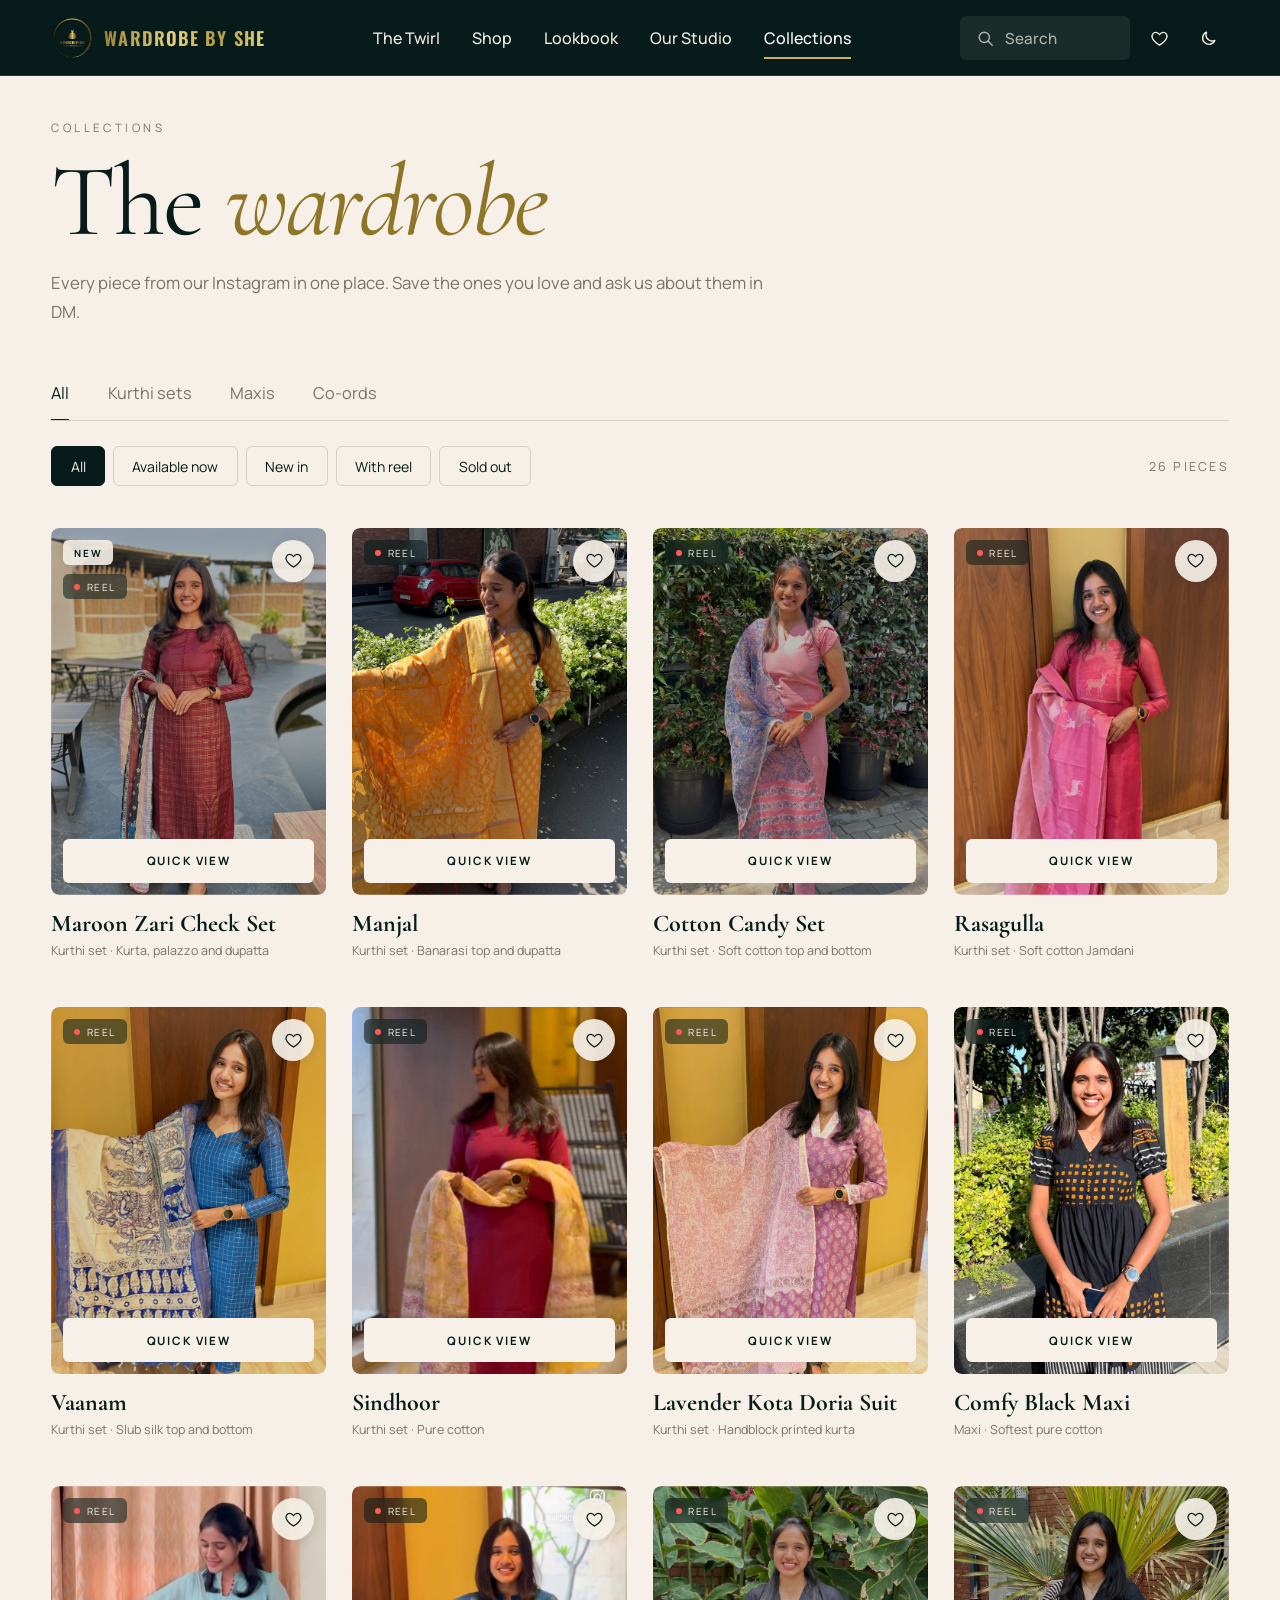
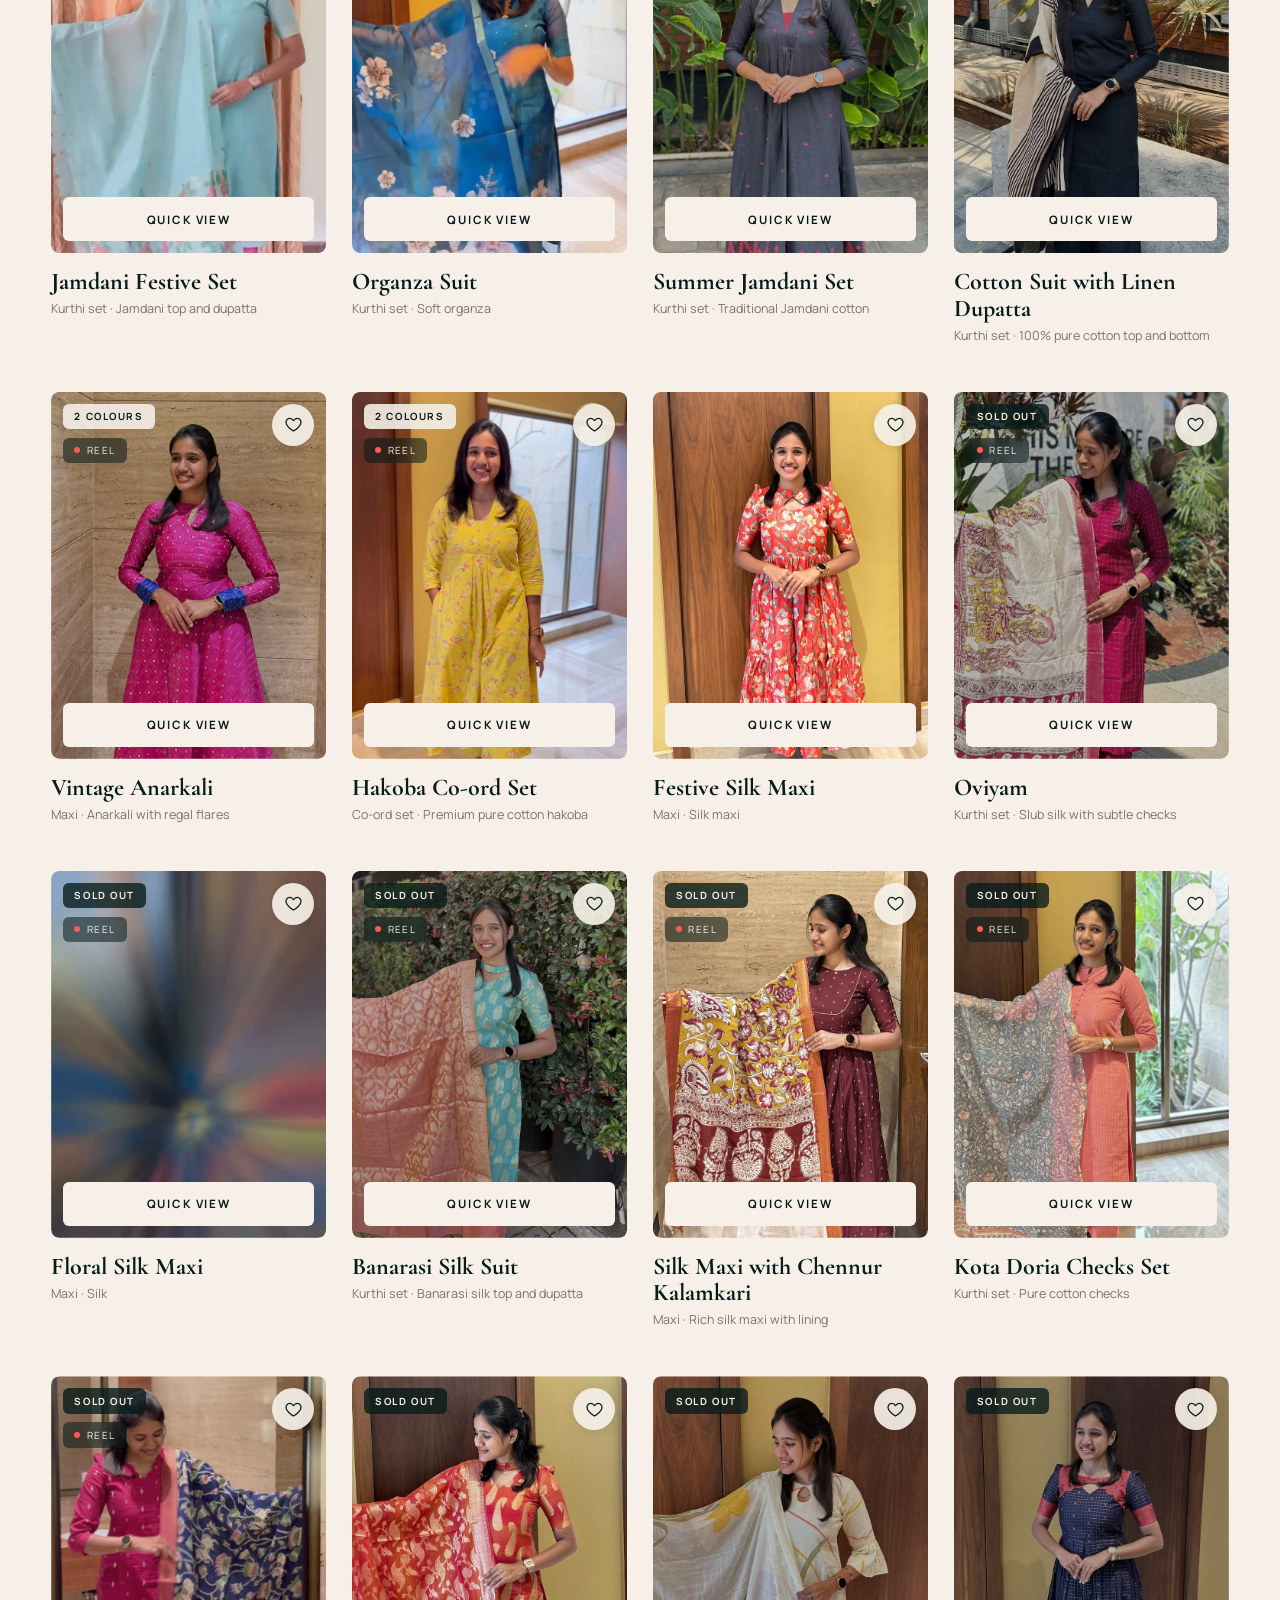
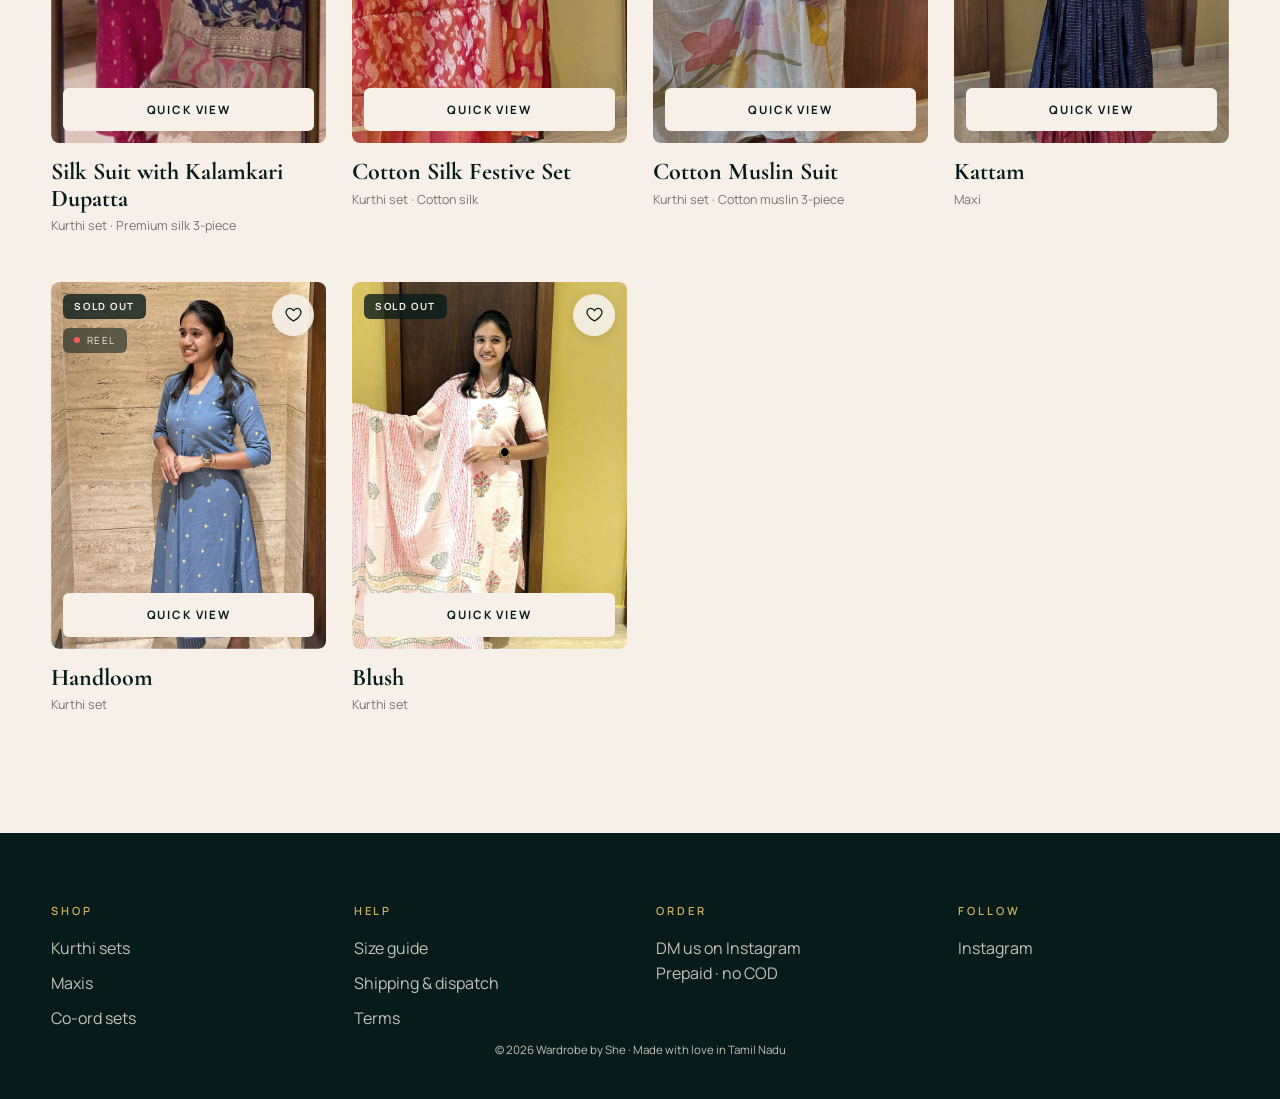
==== commit 19798164: "Header: flat full-width green bar in the LoomArc style - Edge-to-edge deep green bar replaces the fl" ====
--- a/collections.html
+++ b/collections.html
@@ -17,7 +17,7 @@
   <link rel="preconnect" href="https://fonts.googleapis.com" />
   <link rel="preconnect" href="https://fonts.gstatic.com" crossorigin />
   <link href="https://fonts.googleapis.com/css2?family=Cormorant+Garamond:ital,wght@0,400;0,500;0,600;1,400;1,500&family=Manrope:wght@300;400;500;600;700&family=Oswald:wght@500;600&display=swap" rel="stylesheet" />
-  <link rel="stylesheet" href="styles.css?v=28" />
+  <link rel="stylesheet" href="styles.css?v=33" />
 </head>
 <body class="page-col">
 
@@ -31,7 +31,7 @@
       <a href="collections.html" aria-current="page">Collections</a>
     </nav>
     <div class="nav__actions">
-      <button class="theme-toggle nav__ico" id="searchOpen" type="button" aria-label="Search the collection"><svg viewBox="0 0 24 24" aria-hidden="true"><circle cx="10.5" cy="10.5" r="6.5" /><path d="m15.5 15.5 5 5" /></svg></button>
+      <button class="nav__search" id="searchOpen" type="button" aria-label="Search the collection"><svg viewBox="0 0 24 24" aria-hidden="true"><circle cx="10.5" cy="10.5" r="6.5" /><path d="m15.5 15.5 5 5" /></svg><span>Search</span></button>
       <button class="theme-toggle nav__ico" id="favOpen" type="button" aria-label="Favourites"><svg viewBox="0 0 24 24" aria-hidden="true"><path d="M12 20.3s-7.6-4.6-9.2-9.4C1.7 7.6 3.9 4.3 7.3 4.3c2 0 3.6 1.1 4.7 2.8 1.1-1.7 2.7-2.8 4.7-2.8 3.4 0 5.6 3.3 4.5 6.6-1.6 4.8-9.2 9.4-9.2 9.4z" /></svg><b data-fav-count hidden>0</b></button>
       <button class="theme-toggle" id="themeToggle" type="button" aria-label="Switch to dark mode">
         <svg class="i-moon" viewBox="0 0 24 24"><path d="M20 14.5A8 8 0 0 1 9.5 4a8 8 0 1 0 10.5 10.5Z" /></svg>
@@ -124,7 +124,7 @@
 
   <div class="toast" id="toast"></div>
 
-  <script src="data.js?v=28"></script>
-  <script src="collections.js?v=28"></script>
+  <script src="data.js?v=33"></script>
+  <script src="collections.js?v=33"></script>
 </body>
 </html>
--- a/styles.css
+++ b/styles.css
@@ -453,7 +453,6 @@
 }
 @media (max-width: 420px) {
   .nav__actions { gap: .4rem; }
-  .nav__ico:first-child { display: none; }
 }
 @media (max-width: 600px) {
   .nav__logo .wordmark { display: none; }
@@ -505,3 +504,38 @@
 [hidden] { display: none !important; }
 .qv__actions .btn { white-space: nowrap; }
 @media (max-width: 600px) { .lookbook__carousel { height: 330px; } .pw__ring { top: 40%; } .lookbook__pin { padding: 80px 0 60px; } }
+
+.lookbook__pin { padding: clamp(70px, 11vh, 110px) 0 clamp(50px, 8vh, 90px); }
+.lookbook__head { margin-bottom: clamp(1rem, 3vh, 2.4rem); }
+.lookbook__hint { margin-top: .6rem; }
+.qv__panel { max-height: calc(100vh - 32px); max-height: calc(100dvh - 32px); }
+.qv__info { padding: clamp(1.6rem, 4vh, 3rem) 2.4rem 0; }
+.qv__name { font-size: clamp(1.9rem, 3vw, 2.9rem); margin-bottom: 1rem; }
+.qv__info .eyebrow { margin-bottom: .7rem; }
+.qv__body .qv__desc { font-size: .95rem; line-height: 1.65; }
+.thumbs { margin-bottom: 1.1rem; }
+.thumb { width: 48px; height: 64px; }
+.qv__actions { position: sticky; bottom: 0; z-index: 2; margin-top: auto; padding: 1rem 0 clamp(1.4rem, 3vh, 2rem); background: var(--bg); box-shadow: 0 -18px 18px -6px var(--bg); }
+@media (max-width: 900px) { .qv__info { padding: 1.6rem 1.4rem 0; overflow: visible; } }
+
+.nav { top: 0; left: 0; right: 0; height: 76px; padding: 0 var(--gutter); display: grid; grid-template-columns: auto minmax(0, 1fr) auto; gap: 1.5rem; border-radius: 0; background: #071b1a; box-shadow: inset 0 -1px 0 rgba(212, 191, 100, .16); }
+.nav.is-hidden { transform: translateY(-100%); }
+.nav__logo { justify-self: start; }
+.nav__links { gap: 2.4rem; font-size: 1rem; font-weight: 500; }
+.nav__links a { position: relative; padding: 6px 0; color: #f3ece2; transition: color .25s; }
+.nav__links a::after { content: ""; position: absolute; left: 0; right: 0; bottom: -4px; height: 2px; background: var(--gold); transform: scaleX(0); transform-origin: left; transition: transform .35s var(--out); }
+.nav__links a:hover { color: #fff; }
+.nav__links a:hover::after, .nav__links a.is-active::after, .nav__links a[aria-current="page"]::after { transform: scaleX(1); }
+.nav__links a.is-active, .nav__links a[aria-current="page"] { color: #fff; }
+.nav__actions { justify-self: end; gap: .6rem; }
+.nav__search { display: flex; align-items: center; gap: .65rem; width: 220px; height: 44px; padding: 0 1rem; border-radius: 6px; background: rgba(243, 236, 226, .08); color: rgba(243, 236, 226, .7); font: 500 .95rem var(--sans); text-align: left; transition: background .25s, color .25s; }
+.nav__search:hover { background: rgba(243, 236, 226, .14); color: #f3ece2; }
+.nav__search svg { width: 19px; height: 19px; flex: none; fill: none; stroke: currentColor; stroke-width: 1.8; stroke-linecap: round; }
+.nav .theme-toggle { border-color: transparent; }
+.nav .theme-toggle:hover { background: rgba(243, 236, 226, .08); }
+.nav__bag { padding: .7rem 1.2rem; }
+.page-col { padding-top: 120px; }
+@media (max-width: 1180px) { .nav__search { width: 44px; padding: 0; justify-content: center; } .nav__search span { display: none; } .nav__links { gap: 1.6rem; } }
+@media (max-width: 900px) { .nav { height: 64px; grid-template-columns: minmax(0, 1fr) auto; padding: 0 12px; } .nav__links { display: none; } }
+.nav__links { justify-self: center; }
+@media (min-width: 1181px) and (max-width: 1500px) { .nav__search { width: 170px; } .nav__links { gap: 2rem; } }
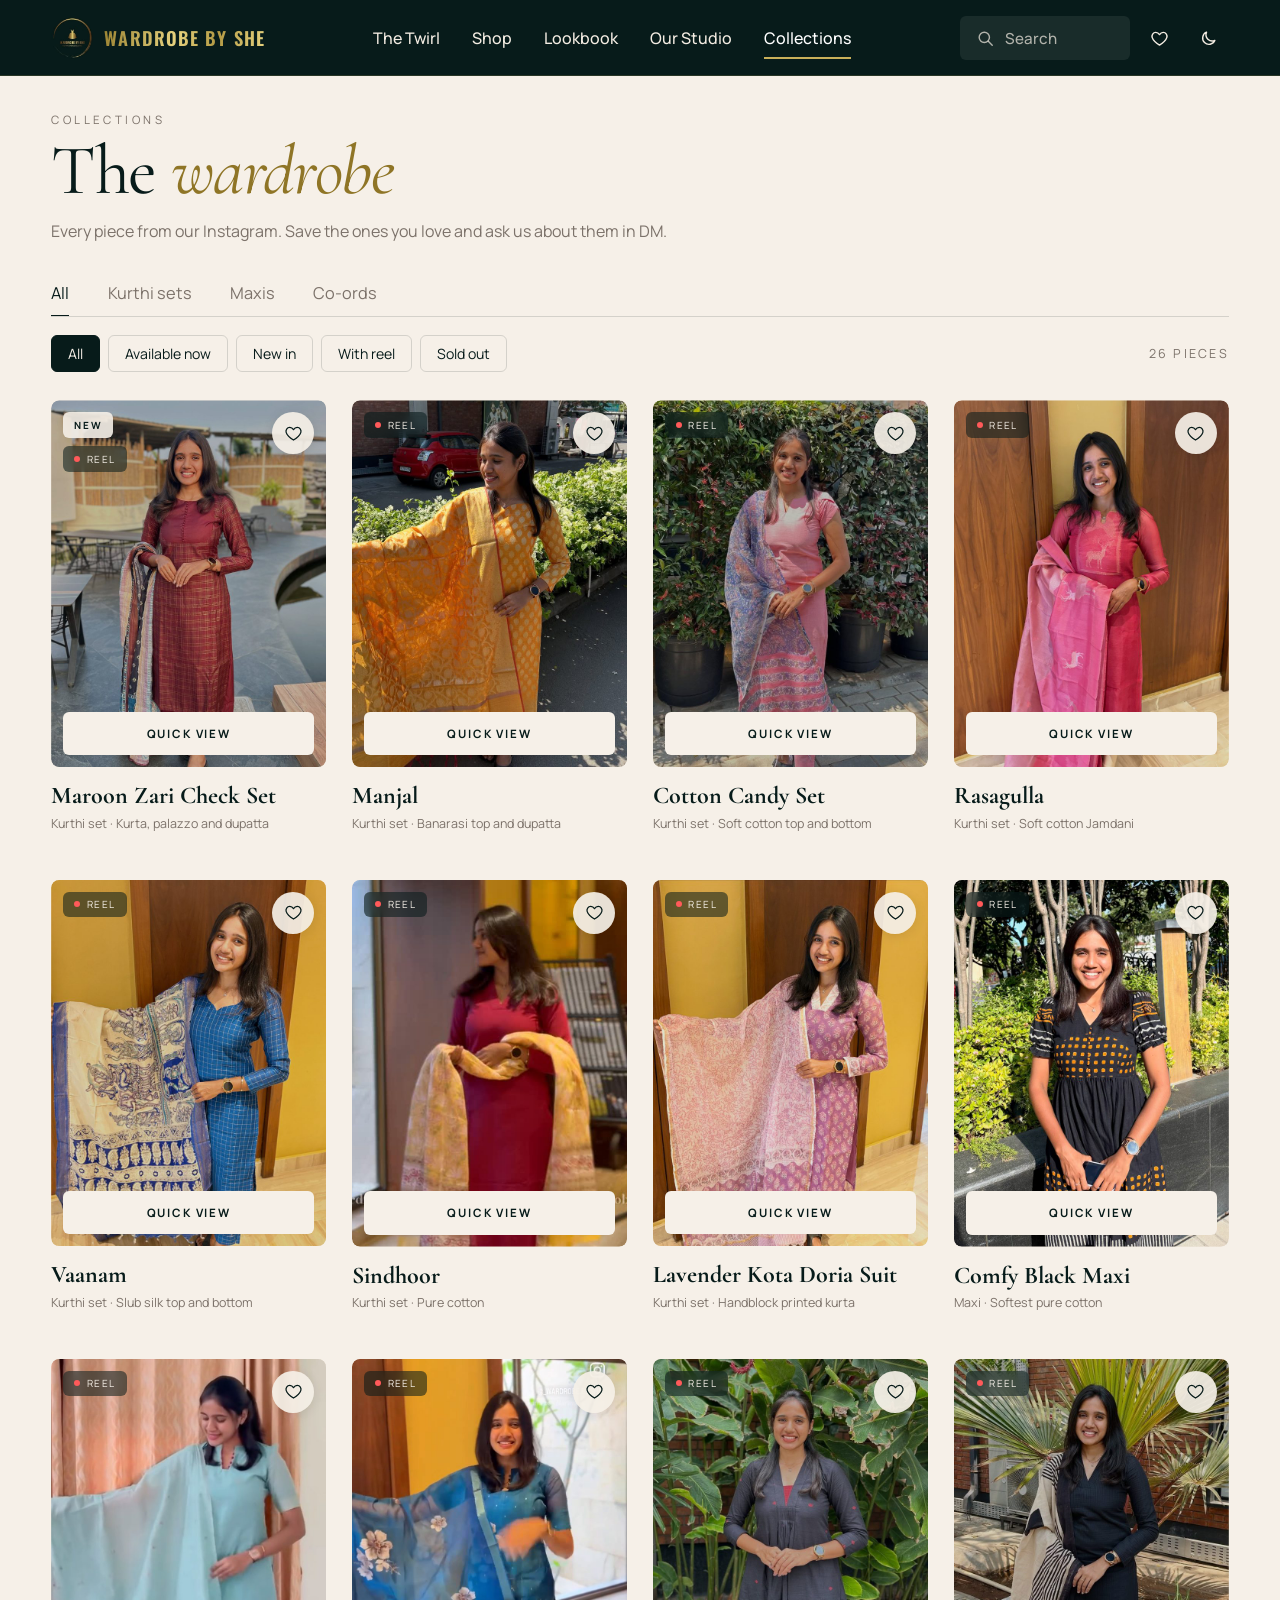
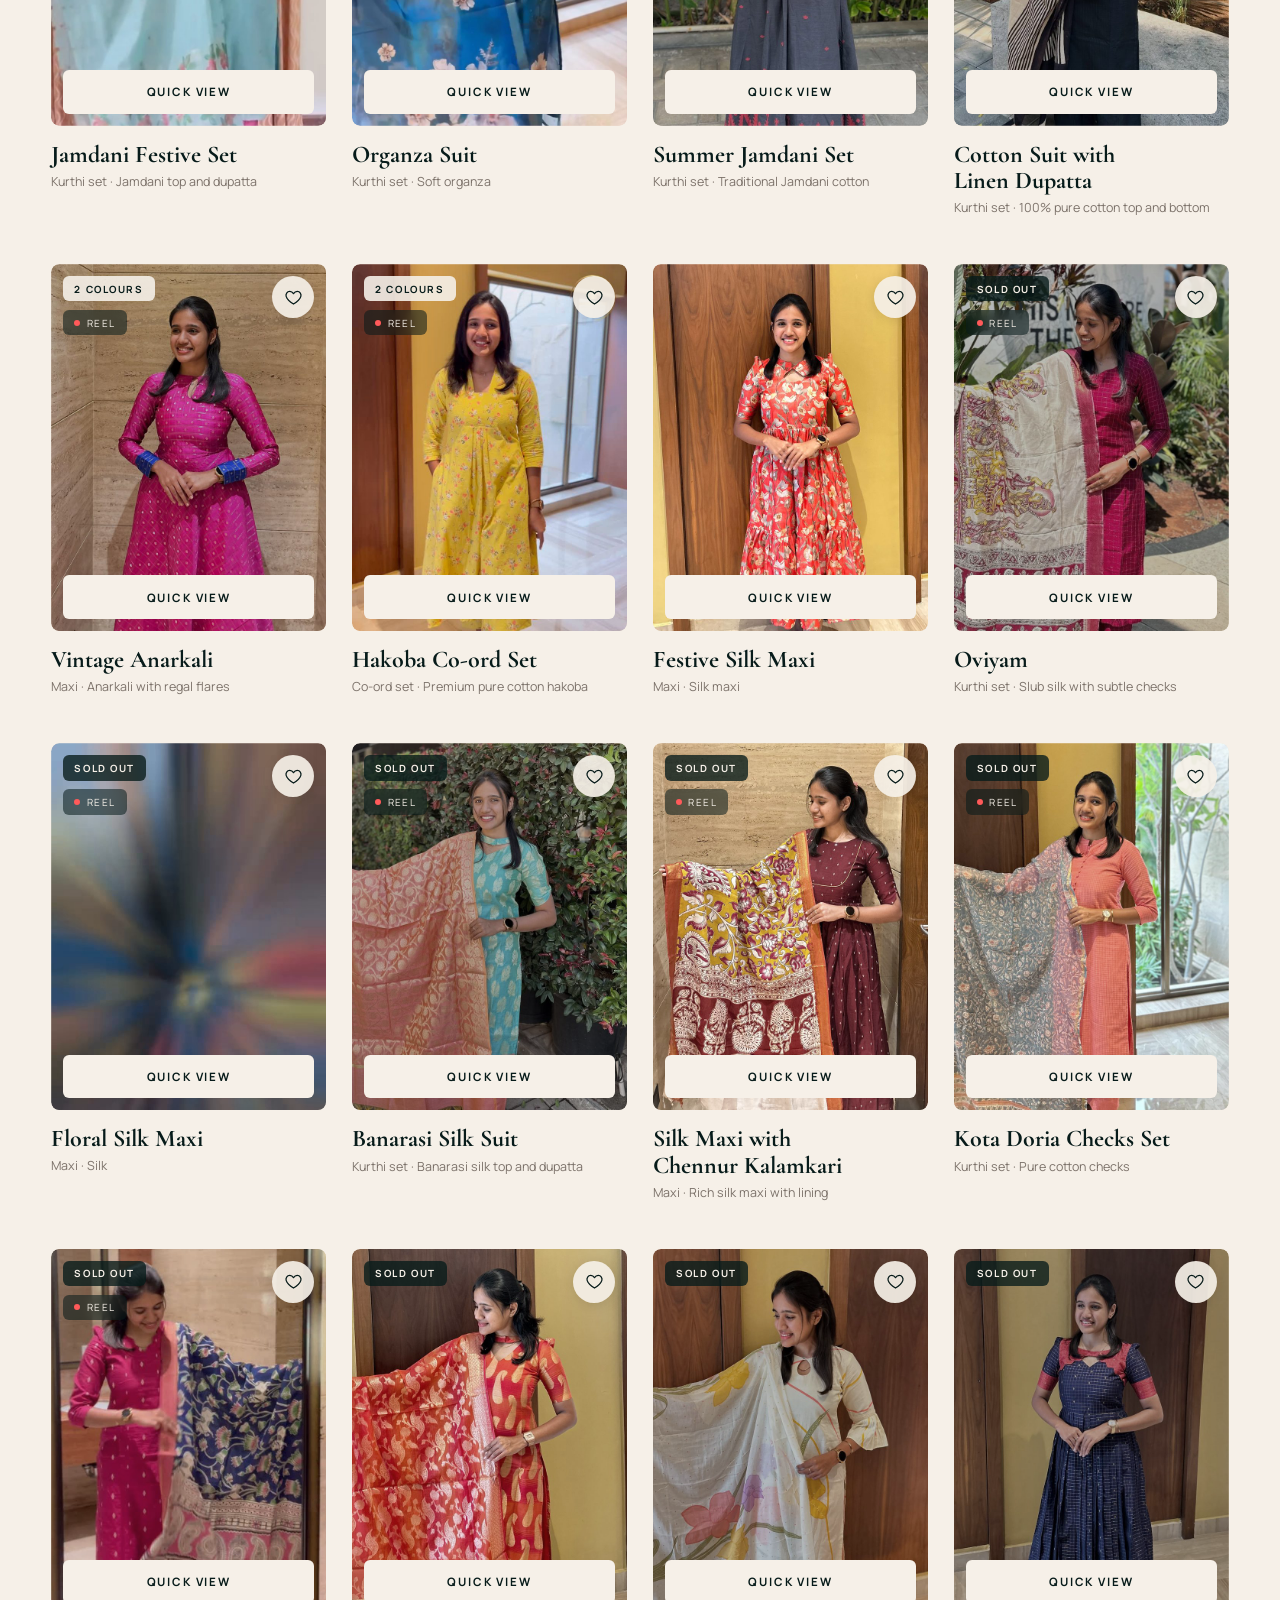
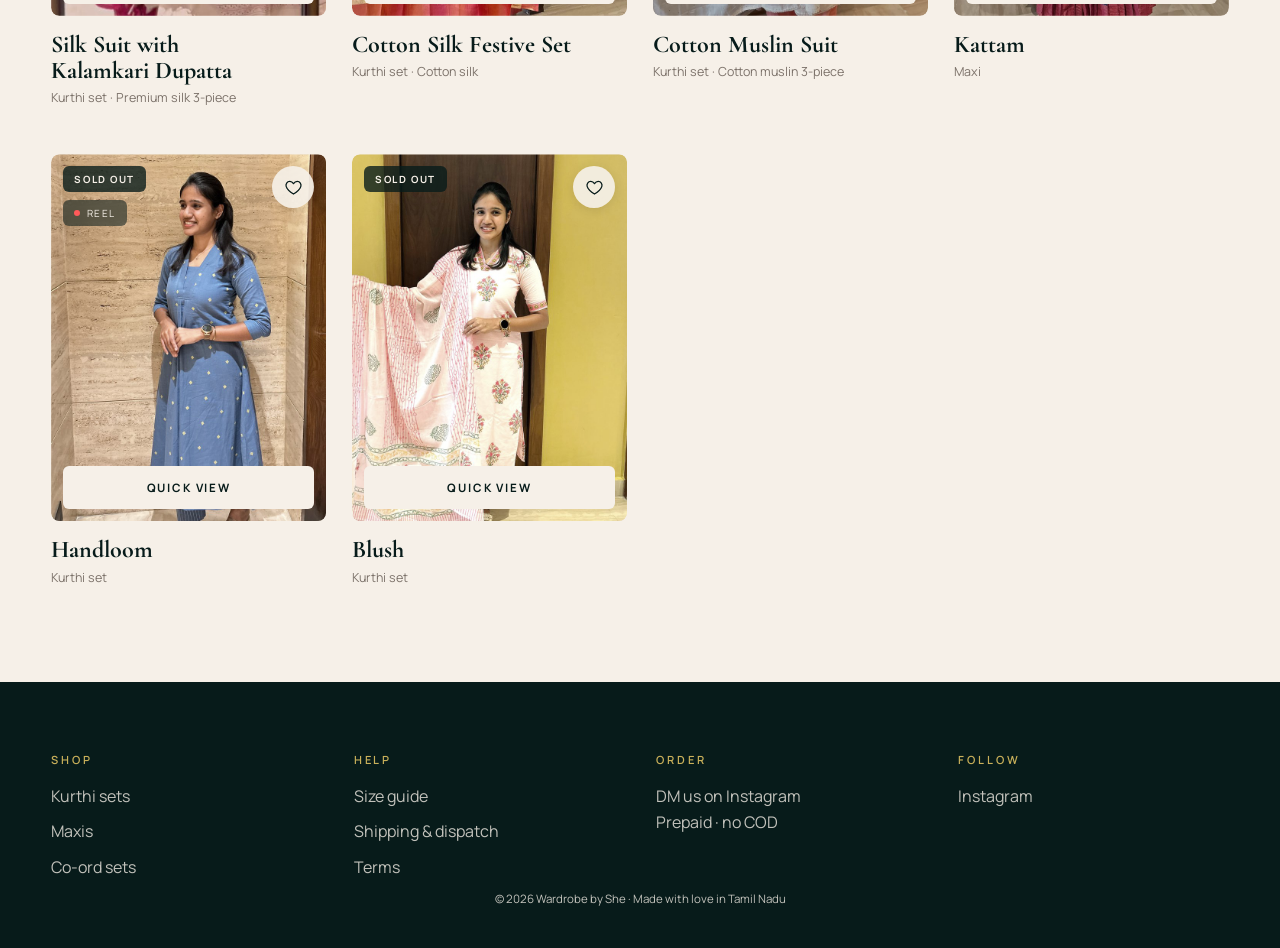
==== commit 3abbdaf7: "Tighten spacing and stop orphan words - Collections header: one-line intro, smaller title, less spac" ====
--- a/collections.html
+++ b/collections.html
@@ -17,7 +17,7 @@
   <link rel="preconnect" href="https://fonts.googleapis.com" />
   <link rel="preconnect" href="https://fonts.gstatic.com" crossorigin />
   <link href="https://fonts.googleapis.com/css2?family=Cormorant+Garamond:ital,wght@0,400;0,500;0,600;1,400;1,500&family=Manrope:wght@300;400;500;600;700&family=Oswald:wght@500;600&display=swap" rel="stylesheet" />
-  <link rel="stylesheet" href="styles.css?v=33" />
+  <link rel="stylesheet" href="styles.css?v=36" />
 </head>
 <body class="page-col">
 
@@ -44,7 +44,7 @@
     <div class="col__head">
       <p class="eyebrow">Collections</p>
       <h1 class="title" id="colTitle">The <em>wardrobe</em></h1>
-      <p class="col__line" id="colLine">Every set we make, in one place. Save the ones you love and ask us about them on Instagram.</p>
+      <p class="col__line" id="colLine">Every piece from our Instagram. Save the ones you love and ask us about them in DM.</p>
     </div>
 
     <div class="col__tabs" id="colTabs" role="tablist">
@@ -124,7 +124,7 @@
 
   <div class="toast" id="toast"></div>
 
-  <script src="data.js?v=33"></script>
-  <script src="collections.js?v=33"></script>
+  <script src="data.js?v=36"></script>
+  <script src="collections.js?v=36"></script>
 </body>
 </html>
--- a/styles.css
+++ b/styles.css
@@ -539,3 +539,37 @@
 @media (max-width: 900px) { .nav { height: 64px; grid-template-columns: minmax(0, 1fr) auto; padding: 0 12px; } .nav__links { display: none; } }
 .nav__links { justify-self: center; }
 @media (min-width: 1181px) and (max-width: 1500px) { .nav__search { width: 170px; } .nav__links { gap: 2rem; } }
+
+:root { --sb-thumb: rgba(7, 27, 26, .14); --sb-thumb-hover: rgba(7, 27, 26, .26); }
+:root[data-theme="dark"] { --sb-thumb: rgba(243, 236, 226, .14); --sb-thumb-hover: rgba(243, 236, 226, .26); }
+* { scrollbar-width: thin; scrollbar-color: var(--sb-thumb) transparent; }
+*:hover { scrollbar-color: var(--sb-thumb-hover) transparent; }
+::-webkit-scrollbar { width: 8px; height: 8px; background: transparent; }
+::-webkit-scrollbar-track { background: transparent; }
+::-webkit-scrollbar-thumb { background: var(--sb-thumb); border-radius: 8px; border: 2px solid transparent; background-clip: padding-box; }
+::-webkit-scrollbar-thumb:hover { background: var(--sb-thumb-hover); background-clip: padding-box; }
+::-webkit-scrollbar-button { display: none; width: 0; height: 0; }
+::-webkit-scrollbar-corner { background: transparent; }
+
+:root { --sec: clamp(72px, 7vw, 104px); }
+p, li, dd { text-wrap: pretty; }
+h1, h2, h3, .title { text-wrap: balance; }
+.shop { padding: var(--sec) var(--gutter) calc(var(--sec) * .8); }
+.feel { padding: var(--sec) var(--gutter) calc(var(--sec) * .8); }
+.studio__grid { padding: var(--sec) var(--gutter) calc(var(--sec) * .7); }
+.insta { padding: var(--sec) 0 32px; }
+.info { padding: var(--sec) var(--gutter) 24px; }
+.shop__head { margin-bottom: 2.4rem; }
+.feel__head, .lookbook__head, .insta__head { margin-bottom: 1.8rem; }
+
+.page-col { padding-top: 112px; }
+.col { padding-bottom: 96px; }
+.col__head { max-width: none; margin-bottom: 1.6rem; }
+.col__head .eyebrow { margin-bottom: .7rem; }
+.col__head .title { font-size: clamp(2.6rem, 5.5vw, 4.6rem); }
+.col__line { max-width: 62rem; margin-top: .8rem; font-size: 1rem; }
+.col__tabs button { padding: .7rem 0; }
+.col__bar { margin: 1.1rem 0 1.8rem; }
+.col__pill { padding: .5rem 1rem; }
+@media (max-width: 600px) { .page-col { padding-top: 84px; } }
+@media (max-width: 600px) { .col__pills { flex-wrap: nowrap; overflow-x: auto; margin: 0 -16px; padding: 0 16px; scrollbar-width: none; } .col__pills::-webkit-scrollbar { display: none; } .col__pill { flex: none; } .col__bar { gap: .7rem; } }
